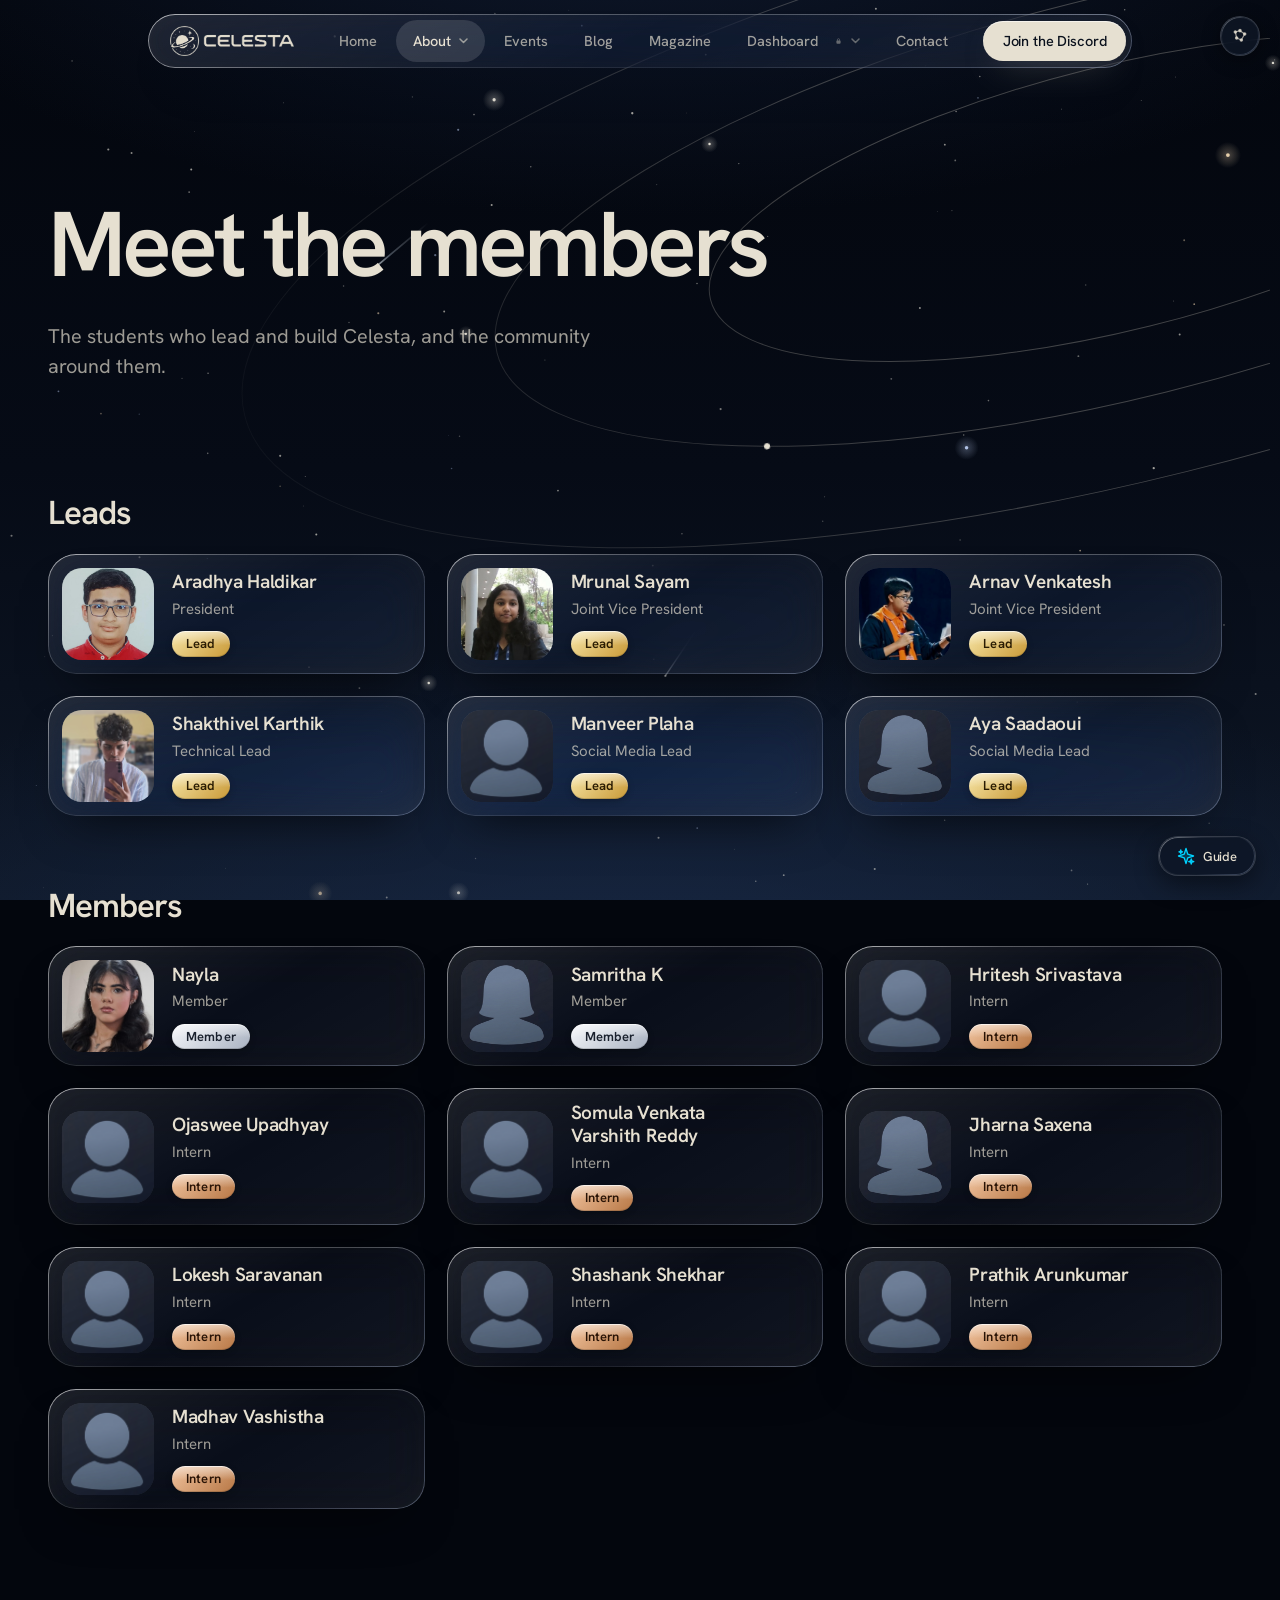
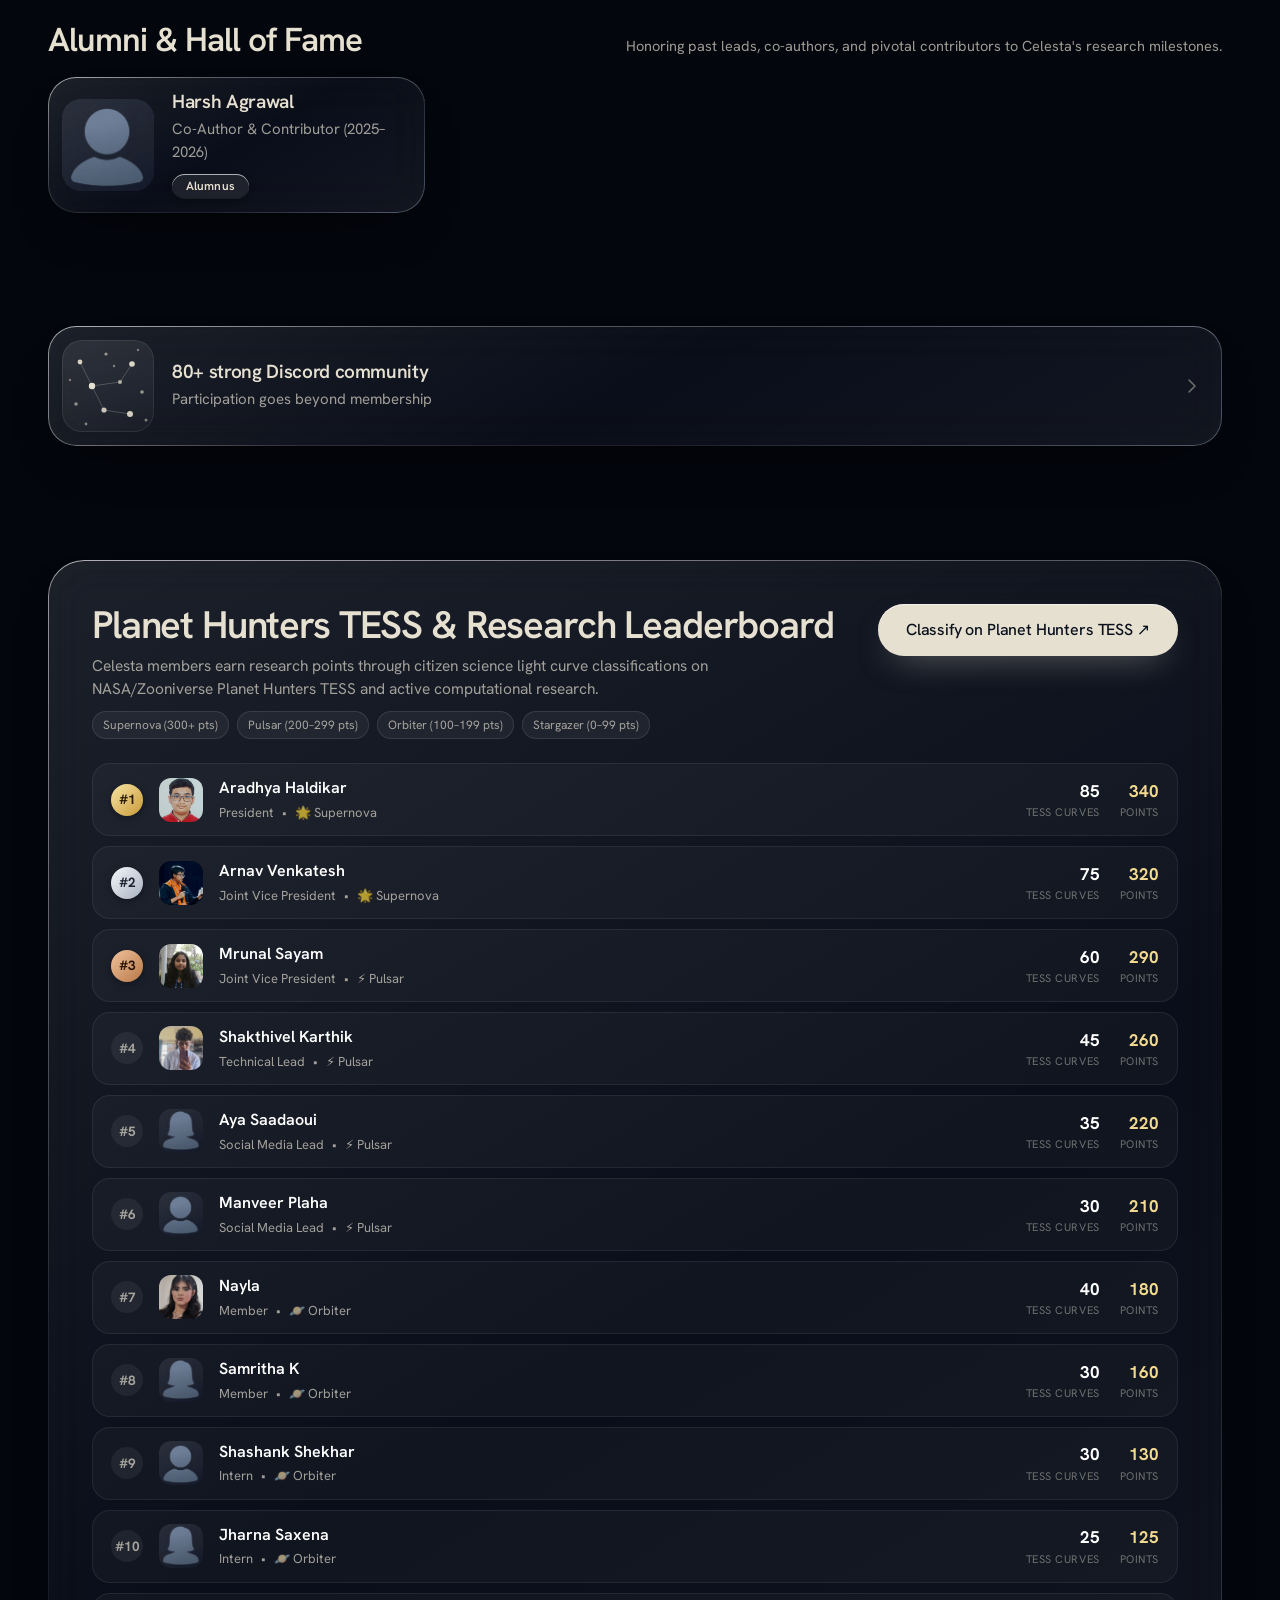
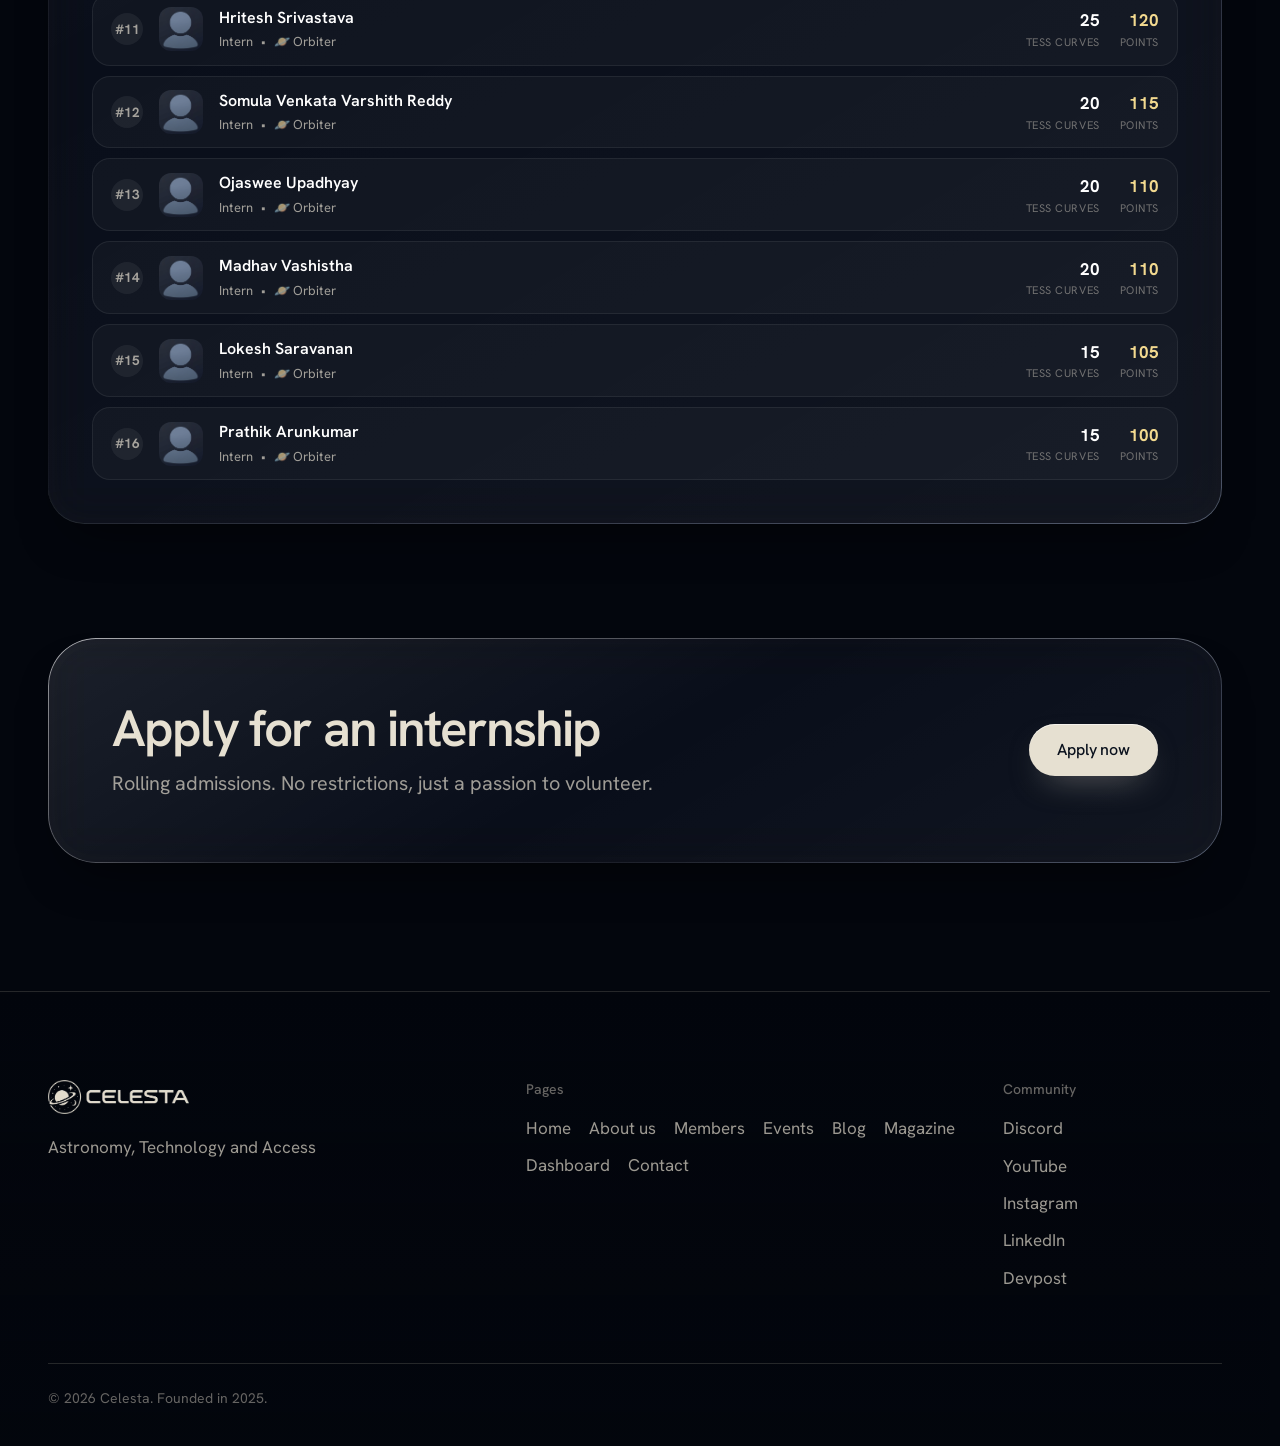
==== members.html @ 83780ea0 "Added files" ====
<!DOCTYPE html>
<html lang="en">
<head>
  <meta charset="utf-8">
  <meta name="viewport" content="width=device-width, initial-scale=1, viewport-fit=cover">

  <title>Members | Celesta</title>
  <meta name="description" content="The students who lead and build Celesta: leads, members and interns, plus a Discord community of 80+ where participation goes beyond membership.">
  <meta name="theme-color" content="#03060d">

  <link rel="icon" href="favicon.ico" sizes="any">
  <link rel="icon" type="image/png" sizes="32x32" href="assets/img/favicon-32.png">
  <link rel="apple-touch-icon" href="assets/img/apple-touch-icon.png">

  <!-- Link previews: see the note about the full image address in index.html -->
  <meta property="og:type" content="website">
  <meta property="og:site_name" content="Celesta">
  <meta property="og:title" content="Members | Celesta">
  <meta property="og:description" content="The students who lead and build Celesta, and the community around them.">
  <meta property="og:image" content="assets/img/og-image.png">
  <meta name="twitter:card" content="summary_large_image">

  <link rel="stylesheet" href="assets/css/style.css">
  <script src="assets/data/club-data.js"></script>
  <script src="assets/js/site.js" defer></script>
</head>

<body data-page="members">
  <a class="skip" href="#main">Skip to content</a>

  <!-- Navigation. Built by assets/js/site.js. -->
  <header data-layout="header"></header>

  <main id="main">

    <!-- ===== PAGE HEADER ================================================ -->
    <section class="page-head">
      <!-- Orbit lines, decorative only -->
      <svg class="orbits" viewBox="-1100 -520 2200 1040" width="2200" height="1040" aria-hidden="true" focusable="false">
        <defs>
          <radialGradient id="orbit-fade" cx="0" cy="0" r="1000" gradientUnits="userSpaceOnUse">
            <stop offset="0.28" stop-color="#e6e0d1" stop-opacity=".27"/>
            <stop offset="1" stop-color="#e6e0d1" stop-opacity="0"/>
          </radialGradient>
        </defs>
        <g transform="rotate(-14)">
          <ellipse rx="420" ry="132" pathLength="1"/>
          <ellipse rx="640" ry="200" pathLength="1"/>
          <ellipse rx="900" ry="282" pathLength="1"/>
          <circle r="3" fill="#e6e0d1">
            <animateMotion dur="120s" begin="-45s" repeatCount="indefinite" path="M640 0 A640 200 0 1 1 -640 0 A640 200 0 1 1 640 0"/>
          </circle>
        </g>
      </svg>

      <div class="wrap">
        <h1>Meet the members</h1>
        <p class="lead">The students who lead and build Celesta, and the community around them.</p>
      </div>
    </section>


    <!-- ===== PEOPLE ===================================================== -->
    <!-- Each person is one card, three to a row. Clicking a card opens a pop-up.
         To add a person, copy one <article> block into the right group and change the name and title.
         Photo: put <img src="assets/img/members/name.jpg" alt="Full name"> inside the square .avatar box
         (and delete aria-hidden="true" on that box).
         Short introduction (optional): add <p>Text</p> inside the [data-modal-more] block, after the badge.
         Badges: badge--gold is for Lead, badge--silver for Member, badge--bronze for Intern. -->
    <section class="listing">
      <div class="wrap">

        <div class="tier-block">
          <h2 class="tier">Leads</h2>
          <div class="card-grid card-grid--3">
          <article class="member glass spot" data-modal="member" data-cursor-area>
            <div class="avatar" data-modal-media><img src="assets/img/members/aradhya.jpeg" alt="Aradhya Haldikar"></div>
            <div class="m-text">
              <h3 class="m-name"><button class="card-open" type="button" data-modal-title>Aradhya Haldikar</button></h3>
              <p class="m-title" data-modal-kind>President</p>
              <span class="badge badge--gold">Lead</span>
            </div>
            <div data-modal-more hidden>
              <span class="badge badge--gold">Lead</span>
              <p>Leading research in deterministic N-body orbital simulations and ballistic flyby sensitivity.</p>
            </div>
          </article>
          <article class="member glass spot" data-modal="member" data-cursor-area>
            <div class="avatar" data-modal-media><img src="assets/img/members/mrunal.jpeg" alt="Mrunal Sayam"></div>
            <div class="m-text">
              <h3 class="m-name"><button class="card-open" type="button" data-modal-title>Mrunal Sayam</button></h3>
              <p class="m-title" data-modal-kind>Joint Vice President</p>
              <span class="badge badge--gold">Lead</span>
            </div>
            <div data-modal-more hidden>
              <span class="badge badge--gold">Lead</span>
              <p>Directing club initiatives, large-scale hackathons, and nationwide student outreach.</p>
            </div>
          </article>
          <article class="member glass spot" data-modal="member" data-cursor-area>
            <div class="avatar" data-modal-media><img src="assets/img/members/arnav.jpeg" alt="Arnav Venkatesh"></div>
            <div class="m-text">
              <h3 class="m-name"><button class="card-open" type="button" data-modal-title>Arnav Venkatesh</button></h3>
              <p class="m-title" data-modal-kind>Joint Vice President</p>
              <span class="badge badge--gold">Lead</span>
            </div>
            <div data-modal-more hidden>
              <span class="badge badge--gold">Lead</span>
              <p>Specializing in computational astrodynamics, trajectory sensitivity models, and research publications.</p>
            </div>
          </article>
          <article class="member glass spot" data-modal="member" data-cursor-area>
            <div class="avatar" data-modal-media><img src="assets/img/members/shakthivel.jpeg" alt="Shakthivel Karthik"></div>
            <div class="m-text">
              <h3 class="m-name"><button class="card-open" type="button" data-modal-title>Shakthivel Karthik</button></h3>
              <p class="m-title" data-modal-kind>Technical Lead</p>
              <span class="badge badge--gold">Lead</span>
            </div>
            <div data-modal-more hidden>
              <span class="badge badge--gold">Lead</span>
              <p>Architecting Celesta's technical platforms, astronomy conversational engines, and web infrastructure.</p>
            </div>
          </article>
          <article class="member glass spot" data-modal="member" data-cursor-area>
            <div class="avatar" data-modal-media><img src="assets/img/members/def1.png" alt="Manveer Plaha"></div>
            <div class="m-text">
              <h3 class="m-name"><button class="card-open" type="button" data-modal-title>Manveer Plaha</button></h3>
              <p class="m-title" data-modal-kind>Social Media Lead</p>
              <span class="badge badge--gold">Lead</span>
            </div>
            <div data-modal-more hidden>
              <span class="badge badge--gold">Lead</span>
              <p>Broadcasting astronomy insights and managing Celesta's public outreach initiatives.</p>
            </div>
          </article>
          <article class="member glass spot" data-modal="member" data-cursor-area>
            <div class="avatar" data-modal-media><img src="assets/img/members/def2.png" alt="Aya Saadaoui"></div>
            <div class="m-text">
              <h3 class="m-name"><button class="card-open" type="button" data-modal-title>Aya Saadaoui</button></h3>
              <p class="m-title" data-modal-kind>Social Media Lead</p>
              <span class="badge badge--gold">Lead</span>
            </div>
            <div data-modal-more hidden>
              <span class="badge badge--gold">Lead</span>
              <p>Connecting international astronomy enthusiasts and producing creative visual science content.</p>
            </div>
          </article>
          </div>
        </div>

        <div class="tier-block">
          <h2 class="tier">Members</h2>
          <div class="card-grid card-grid--3">
          <article class="member glass spot" data-modal="member" data-cursor-area>
            <div class="avatar" data-modal-media><img src="assets/img/members/nayla.jpeg" alt="Nayla"></div>
            <div class="m-text">
              <h3 class="m-name"><button class="card-open" type="button" data-modal-title>Nayla</button></h3>
              <p class="m-title" data-modal-kind>Member</p>
              <span class="badge badge--silver">Member</span>
            </div>
            <div data-modal-more hidden>
              <span class="badge badge--silver">Member</span>
              <p>Analyzing gravitational flyby geometries and trajectory datasets.</p>
            </div>
          </article>
          <article class="member glass spot" data-modal="member" data-cursor-area>
            <div class="avatar" data-modal-media><img src="assets/img/members/def2.png" alt="Samritha K"></div>
            <div class="m-text">
              <h3 class="m-name"><button class="card-open" type="button" data-modal-title>Samritha K</button></h3>
              <p class="m-title" data-modal-kind>Member</p>
              <span class="badge badge--silver">Member</span>
            </div>
            <div data-modal-more hidden>
              <span class="badge badge--silver">Member</span>
              <p>Facilitating live telescope nights, sky charting, and Stellarium planetarium sessions.</p>
            </div>
          </article>

          <!-- Interns -->
          <article class="member glass spot" data-modal="member" data-cursor-area>
            <div class="avatar" data-modal-media><img src="assets/img/members/def1.png" alt="Hritesh Srivastava"></div>
            <div class="m-text">
              <h3 class="m-name"><button class="card-open" type="button" data-modal-title>Hritesh Srivastava</button></h3>
              <p class="m-title" data-modal-kind>Intern</p>
              <span class="badge badge--bronze">Intern</span>
            </div>
            <div data-modal-more hidden>
              <span class="badge badge--bronze">Intern</span>
              <p>Assisting on astrodynamic data pipelines and simulation test suites.</p>
            </div>
          </article>
          <article class="member glass spot" data-modal="member" data-cursor-area>
            <div class="avatar" data-modal-media><img src="assets/img/members/def1.png" alt="Ojaswee Upadhyay"></div>
            <div class="m-text">
              <h3 class="m-name"><button class="card-open" type="button" data-modal-title>Ojaswee Upadhyay</button></h3>
              <p class="m-title" data-modal-kind>Intern</p>
              <span class="badge badge--bronze">Intern</span>
            </div>
            <div data-modal-more hidden>
              <span class="badge badge--bronze">Intern</span>
              <p>Studying transit light curves and participating in candidate exoplanet filtering.</p>
            </div>
          </article>
          <article class="member glass spot" data-modal="member" data-cursor-area>
            <div class="avatar" data-modal-media><img src="assets/img/members/def1.png" alt="Somula Venkata Varshith Reddy"></div>
            <div class="m-text">
              <h3 class="m-name"><button class="card-open" type="button" data-modal-title>Somula Venkata Varshith Reddy</button></h3>
              <p class="m-title" data-modal-kind>Intern</p>
              <span class="badge badge--bronze">Intern</span>
            </div>
            <div data-modal-more hidden>
              <span class="badge badge--bronze">Intern</span>
              <p>Developing technical documentation and participating in club research initiatives.</p>
            </div>
          </article>
          <article class="member glass spot" data-modal="member" data-cursor-area>
            <div class="avatar" data-modal-media><img src="assets/img/members/def2.png" alt="Jharna Saxena"></div>
            <div class="m-text">
              <h3 class="m-name"><button class="card-open" type="button" data-modal-title>Jharna Saxena</button></h3>
              <p class="m-title" data-modal-kind>Intern</p>
              <span class="badge badge--bronze">Intern</span>
            </div>
            <div data-modal-more hidden>
              <span class="badge badge--bronze">Intern</span>
              <p>Processing deep-sky astro-imagery and night sky observational logs.</p>
            </div>
          </article>
          <article class="member glass spot" data-modal="member" data-cursor-area>
            <div class="avatar" data-modal-media><img src="assets/img/members/def1.png" alt="Lokesh Saravanan"></div>
            <div class="m-text">
              <h3 class="m-name"><button class="card-open" type="button" data-modal-title>Lokesh Saravanan</button></h3>
              <p class="m-title" data-modal-kind>Intern</p>
              <span class="badge badge--bronze">Intern</span>
            </div>
            <div data-modal-more hidden>
              <span class="badge badge--bronze">Intern</span>
              <p>Engineering Python scripts and tools for orbit visualization.</p>
            </div>
          </article>
          <article class="member glass spot" data-modal="member" data-cursor-area>
            <div class="avatar" data-modal-media><img src="assets/img/members/def1.png" alt="Shashank Shekhar"></div>
            <div class="m-text">
              <h3 class="m-name"><button class="card-open" type="button" data-modal-title>Shashank Shekhar</button></h3>
              <p class="m-title" data-modal-kind>Intern</p>
              <span class="badge badge--bronze">Intern</span>
            </div>
            <div data-modal-more hidden>
              <span class="badge badge--bronze">Intern</span>
              <p>Applying machine learning algorithms to photometric time-series exoplanet data.</p>
            </div>
          </article>
          <article class="member glass spot" data-modal="member" data-cursor-area>
            <div class="avatar" data-modal-media><img src="assets/img/members/def1.png" alt="Prathik Arunkumar"></div>
            <div class="m-text">
              <h3 class="m-name"><button class="card-open" type="button" data-modal-title>Prathik Arunkumar</button></h3>
              <p class="m-title" data-modal-kind>Intern</p>
              <span class="badge badge--bronze">Intern</span>
            </div>
            <div data-modal-more hidden>
              <span class="badge badge--bronze">Intern</span>
              <p>Cross-validating simulated planetary ephemerides and research benchmarks.</p>
            </div>
          </article>
          <article class="member glass spot" data-modal="member" data-cursor-area>
            <div class="avatar" data-modal-media><img src="assets/img/members/def1.png" alt="Madhav Vashistha"></div>
            <div class="m-text">
              <h3 class="m-name"><button class="card-open" type="button" data-modal-title>Madhav Vashistha</button></h3>
              <p class="m-title" data-modal-kind>Intern</p>
              <span class="badge badge--bronze">Intern</span>
            </div>
            <div data-modal-more hidden>
              <span class="badge badge--bronze">Intern</span>
              <p>Testing celestial dynamics algorithms and compiling observational archives.</p>
            </div>
          </article>
          </div>
        </div>

      </div>
    </section>


    <!-- ===== ALUMNI & HALL OF FAME ====================================== -->
    <section class="listing">
      <div class="wrap">
        <div class="tier-block">
          <div style="display:flex; align-items:baseline; justify-content:space-between; flex-wrap:wrap; gap:8px; margin-bottom:18px;">
            <h2 class="tier" style="margin:0;">Alumni & Hall of Fame</h2>
            <p style="color:var(--cream-dim); font-size:14.5px; margin:0;">Honoring past leads, co-authors, and pivotal contributors to Celesta's research milestones.</p>
          </div>
          <div class="card-grid card-grid--3" id="alumni-grid">
            <article class="member glass spot" data-modal="member" data-cursor-area>
              <div class="avatar" data-modal-media><img src="assets/img/members/def1.png" alt="Harsh Agrawal"></div>
              <div class="m-text">
                <h3 class="m-name"><button class="card-open" type="button" data-modal-title>Harsh Agrawal</button></h3>
                <p class="m-title" data-modal-kind>Co-Author & Contributor (2025–2026)</p>
                <span class="badge" style="background:rgba(255,255,255,.08); color:var(--cream); border-color:rgba(255,255,255,.2); font-size:12px;">Alumnus</span>
              </div>
              <div data-modal-more hidden>
                <span class="badge" style="background:rgba(255,255,255,.08); color:var(--cream);">Alumnus (2025–2026)</span>
                <p style="margin-top:12px;"><strong>Key Contributions:</strong> Contributed to ballistic trajectory sensitivity analysis and co-authored Celesta's research preprint on Jupiter gravity assists published on Zenodo (DOI: 10.5281/zenodo.23809604).</p>
              </div>
            </article>
          </div>
        </div>
      </div>
    </section>


    <!-- ===== DISCORD COMMUNITY ========================================== -->
    <!-- The whole card is a link. The address is set in assets/js/site.js (links.discord). -->
    <section class="listing">
      <div class="wrap">
        <div class="card-grid card-grid--3">
          <a class="member member--wide glass spot" data-link="discord" href="#" data-cursor-area>
            <div class="avatar" aria-hidden="true">
              <svg viewBox="0 0 92 92" fill="none">
                <g stroke="rgba(230,224,209,.24)" stroke-width="1">
                  <line x1="30" y1="46" x2="18" y2="22"/><line x1="30" y1="46" x2="58" y2="42"/>
                  <line x1="58" y1="42" x2="70" y2="24"/><line x1="30" y1="46" x2="42" y2="70"/>
                  <line x1="42" y1="70" x2="68" y2="74"/>
                </g>
                <g fill="#e6e0d1">
                  <circle cx="18" cy="22" r="2.4" fill-opacity=".9"/><circle cx="44" cy="14" r="1.6" fill-opacity=".6"/>
                  <circle cx="70" cy="24" r="2.8" fill-opacity=".95"/><circle cx="30" cy="46" r="3.2"/>
                  <circle cx="58" cy="42" r="2" fill-opacity=".7"/><circle cx="80" cy="52" r="1.8" fill-opacity=".6"/>
                  <circle cx="14" cy="64" r="1.8" fill-opacity=".55"/><circle cx="42" cy="70" r="2.6" fill-opacity=".85"/>
                  <circle cx="68" cy="74" r="3" fill-opacity=".9"/><circle cx="24" cy="84" r="1.4" fill-opacity=".5"/>
                  <circle cx="84" cy="80" r="1.5" fill-opacity=".5"/><circle cx="52" cy="26" r="1.2" fill-opacity=".5"/>
                  <circle cx="8" cy="40" r="1.2" fill-opacity=".45"/><circle cx="76" cy="10" r="1.2" fill-opacity=".45"/>
                </g>
              </svg>
            </div>
            <div class="m-text">
              <h3 class="m-name">80+ strong Discord community</h3>
              <p class="m-title">Participation goes beyond membership</p>
            </div>
            <svg class="chev" viewBox="0 0 8 14" fill="none" aria-hidden="true"><path d="M1 1l6 6-6 6" stroke="currentColor" stroke-width="1.6" stroke-linecap="round" stroke-linejoin="round"/></svg>
          </a>
        </div>
      </div>
    </section>


    <!-- ===== CONTRIBUTOR & PLANET HUNTERS TESS LEADERBOARD ============== -->
    <section class="listing" id="leaderboard">
      <div class="wrap">
        <div class="leaderboard-panel glass spot">
          <div class="leaderboard-head">
            <div>
              <h2>Planet Hunters TESS & Research Leaderboard</h2>
              <p style="color:var(--cream-dim); margin:8px 0 0; max-width:680px; font-size:15.5px; line-height:1.5;">
                Celesta members earn research points through citizen science light curve classifications on NASA/Zooniverse Planet Hunters TESS and active computational research.
              </p>
              <div class="leaderboard-tiers-legend">
                <span class="tier-legend-pill">Supernova (300+ pts)</span>
                <span class="tier-legend-pill">Pulsar (200–299 pts)</span>
                <span class="tier-legend-pill">Orbiter (100–199 pts)</span>
                <span class="tier-legend-pill">Stargazer (0–99 pts)</span>
              </div>
            </div>
            <a href="https://www.zooniverse.org/projects/nora-dot-eisner/planet-hunters-tess" target="_blank" rel="noopener" class="btn btn-primary" style="white-space:nowrap;">
              Classify on Planet Hunters TESS ↗
            </a>
          </div>

          <div class="leaderboard-list" id="leaderboard-list">
            <!-- Dynamically populated and sorted from window.CELESTA_DATA.members -->
          </div>
        </div>
      </div>
    </section>


    <!-- ===== APPLY ====================================================== -->
    <!-- The button opens the form set in assets/js/site.js (links.internship). -->
    <section class="listing listing--last">
      <div class="wrap">
        <div class="cta glass spot">
          <div>
            <h2>Apply for an internship</h2>
            <p class="lead">Rolling admissions. No restrictions, just a passion to volunteer.</p>
          </div>
          <a class="btn btn-primary" data-link="internship" href="https://forms.gle/NvyiH7amfoEnEa2b7">Apply now</a>
        </div>
      </div>
    </section>

  </main>

  <!-- Footer. Built by assets/js/site.js. -->
  <footer data-layout="footer"></footer>

  <script>
    document.addEventListener("DOMContentLoaded", () => {
      const container = document.getElementById("leaderboard-list");
      if (!container || !window.CELESTA_DATA || !Array.isArray(window.CELESTA_DATA.members)) return;

      const members = [...window.CELESTA_DATA.members].sort((a, b) => (b.points || 0) - (a.points || 0));

      const getTier = (pts) => {
        if (pts >= 300) return { icon: "🌟", name: "Supernova" };
        if (pts >= 200) return { icon: "⚡", name: "Pulsar" };
        if (pts >= 100) return { icon: "🪐", name: "Orbiter" };
        return { icon: "🔭", name: "Stargazer" };
      };

      container.innerHTML = members.map((m, idx) => {
        const rank = idx + 1;
        const rankClass = rank === 1 ? "lb-rank lb-rank--1" : (rank === 2 ? "lb-rank lb-rank--2" : (rank === 3 ? "lb-rank lb-rank--3" : "lb-rank"));
        const tier = getTier(m.points || 0);
        const avatar = m.avatar || (m.gender === "female" ? "assets/img/members/def2.png" : "assets/img/members/def1.png");

        return `
          <div class="lb-row">
            <div class="${rankClass}">#${rank}</div>
            <div class="lb-avatar">
              <img src="${avatar}" alt="${m.name}" loading="lazy">
            </div>
            <div class="lb-info">
              <h4 class="lb-name">${m.name}</h4>
              <p class="lb-sub">
                <span>${m.role}</span>
                <span>•</span>
                <span>${tier.icon} ${tier.name}</span>
              </p>
            </div>
            <div class="lb-stats">
              <div class="lb-stat-box">
                <span class="lb-stat-val">${m.tessClassifications || 0}</span>
                <span class="lb-stat-lbl">TESS Curves</span>
              </div>
              <div class="lb-stat-box">
                <span class="lb-stat-val" style="color:var(--gold,#f2d98f);">${m.points || 0}</span>
                <span class="lb-stat-lbl">Points</span>
              </div>
            </div>
          </div>
        `;
      }).join("");
    });
  </script>
</body>
</html>
---- assets/css/style.css ----
/* ==========================================================================
   CELESTA | shared stylesheet (every page uses this file)

   1.  Fonts
   2.  Tokens (colours, sizes) .......... change the look of the whole site here
   3.  Base
   4.  Sky (background)
   5.  Layout helpers and type
   6.  Glass, buttons
   7.  Navigation
   8.  Home: hero
   9.  Home: statement, work index, CelestaGPT, community
   9b. Inner pages: shared by About, Events and Contact
   9c. Cards, pop-ups, blog, members and the 404 page
   10. Footer
   11. Cursor
   12. Responsive
   13. Reduced motion
   ========================================================================== */


/* 1. Fonts ---------------------------------------------------------------- */

@font-face {
  font-family: "Hanken Grotesk";
  src: url("../fonts/hanken-grotesk-variable.woff2") format("woff2");
  font-weight: 100 900;
  font-style: normal;
  font-display: swap;
}


/* 2. Tokens --------------------------------------------------------------- */

:root {
  /* Colour. Cream and navy are sampled from the Celesta logo. */
  --zenith: #03060d;                    /* top of the sky */
  --horizon: #0e1726;                   /* bottom of the sky */
  --cream: #e6e0d1;                     /* text, primary button */
  --cream-dim: rgba(230, 224, 209, .68);
  --cream-faint: rgba(230, 224, 209, .44);
  --rule: rgba(230, 224, 209, .15);     /* hairlines */
  --star-cool: #b9cbef;

  /* Type */
  --font: "Hanken Grotesk", "Helvetica Neue", Arial, system-ui, sans-serif;

  /* Layout */
  --wrap: 1180px;
  --gutter: clamp(20px, 4vw, 48px);

  /* Motion */
  --ease: cubic-bezier(.2, .8, .2, 1);
  --ease-out: cubic-bezier(.16, 1, .3, 1);
}


/* 3. Base ----------------------------------------------------------------- */

*, *::before, *::after { box-sizing: border-box; }

html {
  background: var(--zenith);
  color-scheme: dark;
  -webkit-text-size-adjust: 100%;
  scroll-behavior: smooth;
  scrollbar-width: thin;
  scrollbar-color: rgba(230, 224, 209, .28) transparent;
  scrollbar-gutter: stable;
}

body {
  margin: 0;
  min-height: 100vh;
  background: transparent;
  color: var(--cream);
  font: 400 17px/1.55 var(--font);
  -webkit-font-smoothing: antialiased;
  -moz-osx-font-smoothing: grayscale;
  text-rendering: optimizeLegibility;
}

img, svg { display: block; max-width: 100%; }
a { color: inherit; }
[hidden] { display: none !important; }
::selection { background: var(--cream); color: var(--zenith); }

:focus-visible {
  outline: 2px solid var(--cream);
  outline-offset: 3px;
}

.sr-only {
  position: absolute; width: 1px; height: 1px; margin: -1px; padding: 0;
  overflow: hidden; clip: rect(0 0 0 0); white-space: nowrap; border: 0;
}

.skip {
  position: fixed; top: 12px; left: 12px; z-index: 100;
  padding: 10px 16px; border-radius: 999px;
  background: var(--cream); color: var(--zenith);
  font-size: 14px; font-weight: 500; text-decoration: none;
  transform: translateY(-200%);
}
.skip:focus { transform: none; }


/* 4. Sky ------------------------------------------------------------------ */
/* One continuous night sky sits behind every page. The stars are drawn on a
   canvas by site.js; this is the gradient they sit on. */

body::before {
  content: "";
  position: fixed; inset: 0; z-index: -2;
  pointer-events: none;
  background:
    radial-gradient(120% 62% at 50% 112%, rgba(26, 44, 76, .85), transparent 64%),
    radial-gradient(90% 50% at 50% -12%, rgba(18, 30, 54, .8), transparent 72%),
    linear-gradient(180deg, var(--zenith) 0%, #060b16 52%, var(--horizon) 100%);
}

.sky {
  position: fixed; inset: 0; z-index: -1;
  width: 100%; height: 100%;
  pointer-events: none;
}


/* 5. Layout helpers and type --------------------------------------------- */

.wrap {
  width: min(var(--wrap), 100% - var(--gutter) * 2);
  margin-inline: auto;
}

h1, h2, h3 { margin: 0; font-weight: 600; text-wrap: balance; }

h2 {
  font-size: clamp(34px, 5.2vw, 68px);
  line-height: 1.03;
  letter-spacing: -.038em;
}

.lead {
  margin: 0;
  max-width: 34em;
  font-size: clamp(18px, 1.55vw, 21px);
  line-height: 1.5;
  color: var(--cream-dim);
  text-wrap: pretty;
}


/* 6. Glass and buttons ---------------------------------------------------- */
/* Liquid glass: a translucent fill, a blurred view of the sky behind it, a
   bright rim that fades around the edge, and a soft light that follows the
   pointer. Add class "glass" to anything; add "spot" to enable the pointer light. */

.glass {
  position: relative;
  isolation: isolate;
  background: linear-gradient(150deg, rgba(255, 255, 255, .105), rgba(255, 255, 255, .035) 50%, rgba(255, 255, 255, .065));
  -webkit-backdrop-filter: blur(22px) saturate(165%);
          backdrop-filter: blur(22px) saturate(165%);
  box-shadow:
    inset 0 1px 0 rgba(255, 255, 255, .24),
    inset 0 -1px 0 rgba(255, 255, 255, .05),
    inset 0 0 26px rgba(255, 255, 255, .025),
    0 26px 50px -26px rgba(0, 0, 0, .7);
}

@supports ((-webkit-mask-composite: xor) or (mask-composite: exclude)) {
  .glass::before {
    content: "";
    position: absolute; inset: 0; z-index: -1;
    border-radius: inherit;
    padding: 1px;
    background: linear-gradient(140deg, rgba(255, 255, 255, .55), rgba(255, 255, 255, .08) 30%, rgba(255, 255, 255, .02) 58%, rgba(185, 203, 239, .34));
    -webkit-mask: linear-gradient(#000 0 0) content-box, linear-gradient(#000 0 0);
    -webkit-mask-composite: xor;
            mask: linear-gradient(#000 0 0) content-box exclude, linear-gradient(#000 0 0);
    pointer-events: none;
  }
}

.glass.spot::after {
  content: "";
  position: absolute; inset: 0; z-index: -1;
  border-radius: inherit;
  background: radial-gradient(380px circle at var(--mx, 50%) var(--my, 0%), rgba(255, 255, 255, .11), transparent 62%);
  opacity: 0;
  transition: opacity .5s var(--ease);
  pointer-events: none;
}
.glass.spot:hover::after { opacity: 1; }

.btn {
  --h: 52px;
  position: relative;
  display: inline-flex; align-items: center; justify-content: center;
  height: var(--h);
  padding: 0 28px;
  border: 0; border-radius: 999px;
  font: 500 16px/1 var(--font);
  letter-spacing: -.01em;
  color: var(--cream);
  text-decoration: none; white-space: nowrap;
  cursor: pointer;
  transition: background-color .35s var(--ease), color .35s var(--ease), box-shadow .35s var(--ease), translate .5s var(--ease-out);
}
.btn-sm { --h: 40px; padding: 0 20px; font-size: 14.5px; }

.btn-primary {
  background: var(--cream);
  color: #0a111d;
  box-shadow: inset 0 1px 0 rgba(255, 255, 255, .6), 0 14px 34px -16px rgba(230, 224, 209, .5);
}
.btn-primary:hover { background: #f4efe1; }

.btn-glass:hover { background-color: rgba(255, 255, 255, .06); }


/* 7. Navigation ----------------------------------------------------------- */

.site-header {
  position: fixed; z-index: 60;
  top: max(14px, env(safe-area-inset-top));
  left: 0; right: 0;
  display: flex; justify-content: center;
  padding-inline: 14px;
  pointer-events: none;
  animation: nav-in 1s var(--ease-out) .1s backwards;
}
@keyframes nav-in { from { opacity: 0; transform: translateY(-10px); } }

.nav {
  display: flex; align-items: center; gap: 10px;
  max-width: 100%;
  padding: 6px 6px 6px 22px;
  border-radius: 999px;
  pointer-events: auto;
  transition: background-color .4s var(--ease);
}
.site-header.is-scrolled .nav { background-color: rgba(8, 14, 26, .62); }

.nav-brand { display: flex; align-items: center; margin-right: 18px; border-radius: 8px; }
.nav-brand img { height: 30px; width: auto; }

.nav-links { display: flex; gap: 2px; margin: 0; padding: 0; list-style: none; }
.nav-links a {
  display: block;
  padding: 10px 17px;
  border-radius: 999px;
  font-size: 14.5px; font-weight: 500;
  color: var(--cream-dim);
  text-decoration: none;
  transition: color .3s var(--ease), background-color .3s var(--ease), translate .5s var(--ease-out);
}
.nav-links a:hover { color: var(--cream); background: rgba(255, 255, 255, .08); }
.nav-links a[aria-current="page"] { color: var(--cream); background: rgba(255, 255, 255, .13); }

/* Dropdown: opens on hover or when a link inside it has keyboard focus. */
.nav-links > li { position: relative; display: flex; }
.nav-links .has-sub > a { display: inline-flex; align-items: center; gap: 8px; }
.nav-links .has-sub > a svg { width: 9px; height: 6px; opacity: .6; transition: transform .35s var(--ease-out); }
.nav-links .has-sub:hover > a svg, .nav-links .has-sub:focus-within > a svg { transform: rotate(180deg); }
.nav-links li.is-current > a { color: var(--cream); background: rgba(255, 255, 255, .13); }
.has-sub::after { content: ""; position: absolute; left: -8px; right: -8px; top: 100%; height: 18px; }

.subnav {
  position: absolute; top: calc(100% + 14px); left: 50%;
  min-width: 190px;
  margin: 0; padding: 8px; list-style: none;
  border-radius: 24px;
  background-color: rgba(9, 15, 28, .86);
  opacity: 0; visibility: hidden; pointer-events: none;
  translate: -50% 8px;
  transition: opacity .25s var(--ease), translate .4s var(--ease-out), visibility 0s linear .4s;
}
.has-sub:hover > .subnav, .has-sub:focus-within > .subnav {
  opacity: 1; visibility: visible; pointer-events: auto;
  translate: -50% 0;
  transition-delay: 0s;
}
.subnav a {
  display: block;
  padding: 11px 16px;
  border-radius: 17px;
  font-size: 14.5px; font-weight: 500;
  color: var(--cream-dim);
  text-decoration: none;
  transition: color .3s var(--ease), background-color .3s var(--ease);
}
.subnav a:hover { color: var(--cream); background: rgba(255, 255, 255, .09); }
.subnav a[aria-current="page"] { color: var(--cream); background: rgba(255, 255, 255, .13); }

/* Small padlock after a members-only link. */
.lock-icon { display: inline-block; width: 11px; height: 13px; margin-left: 8px; vertical-align: -1px; opacity: .55; }
.nav-sheet .lock-icon { width: 14px; height: 16px; margin-left: 10px; vertical-align: -1px; }

.nav-cta { margin-left: 8px; }

.nav-toggle {
  display: none;
  position: relative;
  width: 42px; height: 42px;
  padding: 0; border: 0; border-radius: 50%;
  background: rgba(255, 255, 255, .09);
  cursor: pointer;
}
.nav-toggle i {
  position: absolute; left: 14px; right: 14px; height: 1.5px;
  border-radius: 2px; background: var(--cream);
  transition: transform .4s var(--ease-out), top .4s var(--ease-out);
}
.nav-toggle i:nth-of-type(1) { top: 17px; }
.nav-toggle i:nth-of-type(2) { top: 24px; }
.site-header[data-open="true"] .nav-toggle i:nth-of-type(1) { top: 20.5px; transform: rotate(45deg); }
.site-header[data-open="true"] .nav-toggle i:nth-of-type(2) { top: 20.5px; transform: rotate(-45deg); }

.nav-sheet {
  position: absolute;
  top: calc(100% + 10px); left: 14px; right: 14px;
  padding: 10px;
  border-radius: 30px;
  background-color: rgba(8, 14, 26, .6);
  opacity: 0; visibility: hidden;
  transform: translateY(-8px) scale(.98);
  transform-origin: top center;
  transition: opacity .35s var(--ease), transform .45s var(--ease-out), visibility 0s linear .45s;
}
.site-header[data-open="true"] .nav-sheet {
  opacity: 1; visibility: visible; transform: none;
  transition-delay: 0s;
}
.nav-sheet ul { margin: 0; padding: 0; list-style: none; }
.nav-sheet a {
  display: block;
  padding: 16px 18px;
  border-radius: 22px;
  font-size: 22px; font-weight: 600; letter-spacing: -.02em;
  text-decoration: none;
}
.nav-sheet a[aria-current="page"] { background: rgba(255, 255, 255, .1); }
.nav-sheet .btn { width: 100%; margin-top: 8px; }


/* 8. Home: hero ----------------------------------------------------------- */

.hero {
  position: relative;
  display: flex; align-items: center; justify-content: center;
  min-height: 100vh; min-height: 100svh;
  padding: clamp(124px, 17vh, 176px) 0 clamp(84px, 13vh, 136px);
  text-align: center;
  overflow-x: clip;
}

.hero-inner {
  position: relative; z-index: 1;
  display: flex; flex-direction: column; align-items: center;
  width: min(var(--wrap), 100% - var(--gutter) * 2);
}

/* The emblem is the centre of the orbits drawn behind the headline. */
.emblem {
  position: relative;
  width: 116px; aspect-ratio: 1;
  margin-bottom: clamp(30px, 5.5vh, 52px);
}
.emblem::before {
  content: "";
  position: absolute; inset: -80%;
  background: radial-gradient(closest-side, rgba(185, 203, 239, .15), rgba(185, 203, 239, 0));
  pointer-events: none;
}
.emblem-disc {
  position: absolute; inset: 3px;
  border-radius: 50%;
  box-shadow: inset 0 1px 0 rgba(255, 255, 255, .22), inset 0 0 28px rgba(255, 255, 255, .03);
}
.emblem img { position: relative; width: 100%; height: 100%; object-fit: contain; }

.orbits {
  position: absolute; left: 50%; top: 50%;
  width: 2200px; height: 1040px; max-width: none;
  translate: -50% -50%;
  pointer-events: none;
  overflow: visible;
}
.orbits ellipse {
  fill: none;
  stroke: url(#orbit-fade);
  stroke-width: 1;
  stroke-dasharray: 1;
  stroke-dashoffset: 1;
  animation: trace 2.8s var(--ease-out) forwards;
}
.orbits ellipse:nth-of-type(1) { animation-delay: .25s; }
.orbits ellipse:nth-of-type(2) { animation-delay: .5s; }
.orbits ellipse:nth-of-type(3) { animation-delay: .75s; }
.orbits ellipse:nth-of-type(4) { animation-delay: 1s; }
.orbits circle { opacity: 0; animation: appear 1.6s ease 2s forwards; }
@keyframes trace { to { stroke-dashoffset: 0; } }
@keyframes appear { to { opacity: 1; } }

.hero h1 {
  max-width: 10.2em;
  font-size: clamp(52px, 8.2vw, 104px);
  line-height: .98;
  letter-spacing: -.045em;
}
.hero h1 .wide { display: inline; }
.hero .lead { margin-top: clamp(22px, 3.4vh, 32px); max-width: 31em; }
.hero .actions {
  display: flex; flex-wrap: wrap; justify-content: center; gap: 12px;
  margin-top: clamp(28px, 4.4vh, 40px);
}

/* Page-load sequence: orbits trace themselves, then the words arrive. */
.hero .emblem, .hero h1, .hero .lead, .hero .actions { animation: arrive 1.3s var(--ease-out) backwards; }
.hero .emblem  { animation-delay: .1s; }
.hero h1       { animation-delay: .3s; }
.hero .lead    { animation-delay: .5s; }
.hero .actions { animation-delay: .68s; }
@keyframes arrive { from { opacity: 0; transform: translateY(16px); } }


/* 9. Home: statement, work index, CelestaGPT, community ------------------- */

.statement { padding: clamp(96px, 15vw, 200px) 0 clamp(56px, 8vw, 104px); }
.scrub {
  margin: 0;
  max-width: 19.5em;
  font-size: clamp(28px, 4.4vw, 58px);
  line-height: 1.12;
  letter-spacing: -.032em;
  font-weight: 600;
  text-wrap: pretty;
}
.scrub .w { opacity: .2; }

.work { padding: clamp(40px, 7vw, 88px) 0 clamp(72px, 10vw, 136px); }
.work-head { max-width: 40rem; margin-bottom: clamp(36px, 5.5vw, 68px); }
.work-head .lead { margin-top: 20px; }

.index { margin: 0; padding: 0; list-style: none; border-top: 1px solid var(--rule); }
.index li {
  display: grid;
  grid-template-columns: minmax(0, 1.15fr) minmax(0, 1fr);
  gap: clamp(10px, 3vw, 48px);
  align-items: baseline;
  padding: clamp(22px, 3.2vw, 38px) 0;
  border-bottom: 1px solid var(--rule);
}
.index h3 {
  font-size: clamp(32px, 5.4vw, 68px);
  line-height: 1;
  letter-spacing: -.04em;
}
.index p { margin: 0; max-width: 33ch; color: var(--cream-dim); text-wrap: pretty; }

.gpt { padding: clamp(16px, 3vw, 40px) 0 clamp(72px, 10vw, 136px); }
.panel {
  display: grid;
  grid-template-columns: minmax(0, 1.05fr) minmax(0, .95fr);
  gap: clamp(32px, 6vw, 88px);
  padding: clamp(28px, 5.4vw, 72px);
  border-radius: clamp(30px, 4.4vw, 48px);
}
.panel-copy { display: flex; flex-direction: column; align-items: flex-start; }
.panel-copy .lead { margin-top: 22px; }
.panel-copy .btn { margin-top: 32px; }
.constellation {
  width: min(100%, 440px); height: auto;
  margin-top: auto; padding-top: 48px;
  overflow: visible;
}
.constellation line { stroke: rgba(230, 224, 209, .26); stroke-width: 1; }
.constellation .halo { fill: rgba(185, 203, 239, .1); }
.constellation .dot { fill: var(--cream); }
.constellation .dust { fill: var(--cream-faint); }

.uses { margin: 0; padding: 0; list-style: none; align-self: center; }
.uses-title { margin: 0 0 6px; font-size: 15px; font-weight: 500; color: var(--cream-faint); }
.uses li {
  display: flex; align-items: center; gap: 16px;
  padding: 17px 0;
  border-top: 1px solid var(--rule);
  font-size: clamp(17px, 1.6vw, 20px); font-weight: 500; letter-spacing: -.012em;
}
.uses li::before {
  content: "";
  flex: none;
  width: 9px; height: 9px;
  border: 1.5px solid var(--cream-faint);
  border-radius: 50%;
}
.uses-wrap { align-self: center; }
.uses-wrap .uses { border-bottom: 1px solid var(--rule); }

.community { padding: clamp(16px, 3vw, 40px) 0 clamp(96px, 12vw, 168px); }
.community-grid {
  display: grid;
  grid-template-columns: minmax(0, 1fr) minmax(0, 1fr);
  gap: clamp(36px, 7vw, 104px);
  align-items: center;
}
.community-grid .lead { margin-top: 22px; }
.community-grid .btn { margin-top: 32px; }

.rows { margin: 0; padding: 8px; list-style: none; border-radius: 34px; }
.rows li:not([hidden]) ~ li:not([hidden]) { border-top: 1px solid var(--rule); }
.rows a {
  display: flex; align-items: center; justify-content: space-between; gap: 16px;
  padding: 21px 24px;
  border-radius: 26px;
  text-decoration: none;
}
.rows .r-name { font-size: 19px; font-weight: 600; letter-spacing: -.015em; }
.rows .r-meta { margin-left: auto; font-size: 15px; color: var(--cream-dim); text-align: right; }
.rows svg { flex: none; width: 8px; height: 14px; color: var(--cream-faint); }


/* 9b. Inner pages (About, Events, Contact) -------------------------------- */

.page-head {
  position: relative;
  padding: clamp(148px, 22vh, 224px) 0 clamp(48px, 7vw, 96px);
  overflow-x: clip;
}
.page-head .wrap { position: relative; z-index: 1; }
.page-head h1 {
  max-width: 11.5em;
  font-size: clamp(44px, 7.2vw, 92px);
  line-height: 1;
  letter-spacing: -.043em;
}
.page-head .lead { margin-top: clamp(22px, 3vw, 32px); max-width: 30em; }
.page-head .orbits { left: 88%; top: 42%; }
.page-head h1, .page-head .lead { animation: arrive 1.2s var(--ease-out) backwards; }
.page-head .lead { animation-delay: .15s; }
.page-head + .statement { padding-top: clamp(24px, 5vw, 72px); }

/* Heading on the left, content on the right. Used for story rows and the team. */
.split {
  display: grid;
  grid-template-columns: minmax(0, 1fr) minmax(0, 1.3fr);
  gap: clamp(20px, 5vw, 88px);
  padding: clamp(36px, 5vw, 68px) 0;
  border-top: 1px solid var(--rule);
}
.split h2 { font-size: clamp(30px, 3.8vw, 52px); line-height: 1.04; letter-spacing: -.036em; }

.story { padding: clamp(16px, 3vw, 40px) 0 clamp(40px, 6vw, 88px); }
.story .split:last-child { border-bottom: 1px solid var(--rule); }

.prose p {
  margin: 0; max-width: 33em;
  font-size: clamp(17px, 1.45vw, 19.5px); line-height: 1.6;
  color: var(--cream-dim);
  text-wrap: pretty;
}
.prose p:first-child { color: var(--cream); }
.prose p + p { margin-top: 1.15em; }
.prose .btn { margin-top: 30px; }

/* People: grouped glass lists, like a settings screen. */
.team { padding: clamp(16px, 3vw, 40px) 0 clamp(88px, 11vw, 152px); }
.groups { display: grid; gap: 30px; align-content: start; }
.group-title { margin: 0 0 10px 8px; font-size: 15px; font-weight: 500; color: var(--cream-faint); }
.people { margin: 0; padding: 6px 8px; list-style: none; border-radius: 30px; }
.people li {
  display: flex; align-items: baseline; justify-content: space-between; gap: 20px;
  padding: 19px 20px;
}
.people li + li { border-top: 1px solid var(--rule); }
.people .name { font-size: clamp(19px, 1.8vw, 22px); font-weight: 600; letter-spacing: -.018em; }
.people .role { font-size: 16px; color: var(--cream-dim); text-align: right; }


/* 9c. Cards, pop-ups, blog, members and the 404 page ---------------------- */

/* A page section made of a heading and a grid of cards. */
.listing { padding: clamp(8px, 2vw, 24px) 0 clamp(48px, 7vw, 96px); }
.listing-head { margin-bottom: clamp(24px, 4vw, 44px); }
.listing-head h2 { font-size: clamp(30px, 3.8vw, 52px); line-height: 1.04; letter-spacing: -.036em; }
.listing-head .lead { margin-top: 16px; }
.listing--last { padding-bottom: clamp(72px, 10vw, 136px); }

.card-grid { display: grid; gap: clamp(14px, 2vw, 22px); }
.card-grid--2 { grid-template-columns: repeat(2, minmax(0, 1fr)); }
.card-grid--3 { grid-template-columns: repeat(3, minmax(0, 1fr)); }
.card-grid--4 { grid-template-columns: repeat(4, minmax(0, 1fr)); }

.card {
  position: relative;
  display: flex; flex-direction: column; gap: 22px;
  padding: 14px 14px 28px;
  border-radius: 32px;
}
.card-text { padding: 0 14px; }
.card-title {
  margin: 0;
  font-size: clamp(22px, 2.1vw, 28px);
  line-height: 1.15; letter-spacing: -.026em; font-weight: 600;
  text-wrap: balance;
}
.card-kind { margin: 8px 0 0; font-size: 14.5px; color: var(--cream-faint); }
.card-blurb { margin: 12px 0 0; font-size: 16.5px; line-height: 1.5; color: var(--cream-dim); text-wrap: pretty; }

/* The button or link inside a card stretches over the whole card, so the whole card is clickable. */
.card-open, .card-link {
  margin: 0; padding: 0; border: 0; background: none;
  color: inherit; font: inherit; letter-spacing: inherit; text-align: left; text-decoration: none;
  cursor: pointer;
}
.card-open::after, .card-link::after { content: ""; position: absolute; inset: 0; border-radius: 32px; }
.card-open:focus-visible, .card-link:focus-visible { outline: none; }
.card-open:focus-visible::after, .card-link:focus-visible::after { outline: 2px solid var(--cream); outline-offset: 3px; }

/* Picture space. Put an <img> inside to fill it, or leave it empty. */
.media {
  position: relative; overflow: hidden;
  aspect-ratio: 16 / 10;
  border-radius: 22px;
  background: linear-gradient(160deg, rgba(255, 255, 255, .07), rgba(255, 255, 255, .02));
  box-shadow: inset 0 0 0 1px rgba(255, 255, 255, .08);
}
.media > img { width: 100%; height: 100%; object-fit: cover; }
.media--graphic { display: grid; place-items: center; padding: clamp(18px, 3vw, 32px); }
.media--graphic > svg { display: block; width: 100%; height: auto; max-height: 100%; }
.media--graphic > .constellation { display: block; margin: 0; padding: 0; }

.card--compact { gap: 16px; padding: 10px 10px 22px; border-radius: 26px; }
.card--compact .media { aspect-ratio: 4 / 3; border-radius: 18px; }
.card--compact .card-text { padding: 0 10px; }
.card--compact .card-title { font-size: clamp(17px, 1.6vw, 20px); }
.card--compact .card-kind { margin-top: 6px; font-size: 13.5px; }

/* Wide card (spans all columns, e.g. Outreach) */
.card--wide { grid-column: 1 / -1; }
@media (min-width: 641px) {
  .card--wide .media { height: 210px; aspect-ratio: unset; }
}

/* Social link cards (Contact) */
.card--social {
  position: relative;
  display: flex;
  flex-direction: column;
  justify-content: space-between;
  gap: 16px;
  padding: 24px;
  border-radius: 26px;
  text-decoration: none;
  min-height: 120px;
}
.card--social .card-title {
  margin: 0;
  font-size: clamp(19px, 2vw, 22px);
  color: var(--cream);
}
.card--social .card-kind {
  margin: 6px 0 0;
  font-size: 14.5px;
  color: var(--cream-dim);
}
.card--social .card-cta {
  margin: 0;
  padding: 0;
}

/* AI Badge */
.ai-badge {
  display: inline-flex;
  align-items: center;
  gap: 8px;
  padding: 6px 14px;
  margin-bottom: 20px;
  border-radius: 999px;
  background: rgba(185, 203, 239, .08);
  border: 1px solid rgba(185, 203, 239, .24);
  color: var(--cream);
  font-size: 13.5px;
  font-weight: 500;
  letter-spacing: .02em;
}
.ai-sparkle-icon {
  width: 16px;
  height: 16px;
  flex: none;
}

/* Blog */
.card-cta {
  display: inline-flex; align-items: center; gap: 9px;
  margin: auto 14px 0; padding-top: 2px;
  font-size: 15px; font-weight: 500; color: var(--cream-dim);
}
.card-cta svg { width: 7px; height: 12px; }
.blog-more { display: flex; justify-content: center; margin-top: clamp(32px, 5vw, 56px); }

/* Pop-up. Built by assets/js/site.js from any element marked data-modal. */
html.modal-open { overflow: hidden; }

.modal {
  position: fixed; inset: 0;
  width: 100%; height: 100%; max-width: none; max-height: none;
  margin: 0; padding: clamp(14px, 3vw, 40px);
  border: 0; background: transparent; color: var(--cream);
  overflow: hidden;
}
.modal[open] { display: grid; place-items: center; }
.modal::backdrop {
  background: rgba(2, 4, 10, .62);
  -webkit-backdrop-filter: blur(10px);
          backdrop-filter: blur(10px);
}
.modal[open]::backdrop { animation: modal-fade .35s ease; }
.modal.is-closing::backdrop { animation: modal-fade-out .23s ease forwards; }

.modal-panel {
  width: min(680px, 100%);
  overflow: hidden;
  border-radius: 38px;
  background-color: rgba(9, 15, 28, .82);
}
.modal[data-variant="member"] .modal-panel { width: min(440px, 100%); }
.modal[open] .modal-panel { animation: modal-in .5s var(--ease-out); }
.modal.is-closing .modal-panel { animation: modal-out .23s ease forwards; }
@keyframes modal-in { from { opacity: 0; transform: scale(.82); } }
@keyframes modal-out { to { opacity: 0; transform: scale(.94); } }
@keyframes modal-fade { from { opacity: 0; } }
@keyframes modal-fade-out { to { opacity: 0; } }

.modal-scroll {
  max-height: calc(100vh - 2 * clamp(14px, 3vw, 40px));
  overflow-y: auto; overscroll-behavior: contain;
  padding: 14px 14px 34px;
}
.modal-close {
  position: absolute; top: 24px; right: 24px; z-index: 3;
  display: grid; place-items: center;
  width: 44px; height: 44px; padding: 0;
  border: 0; border-radius: 50%;
  color: var(--cream);
  background: rgba(8, 12, 22, .58);
  -webkit-backdrop-filter: blur(12px);
          backdrop-filter: blur(12px);
  box-shadow: inset 0 0 0 1px rgba(255, 255, 255, .2);
  cursor: pointer;
  transition: background-color .3s var(--ease);
}
.modal-close:hover { background: rgba(8, 12, 22, .8); }
.modal-close svg { width: 14px; height: 14px; }

.modal-media { margin-bottom: 24px; }
.modal-media .media { aspect-ratio: 2.3 / 1; }
.modal-text { padding: 0 14px; }
.modal-kind { margin: 0 0 8px; font-size: 14.5px; color: var(--cream-faint); }
.modal-title { font-size: clamp(26px, 3.4vw, 40px); line-height: 1.08; letter-spacing: -.034em; }
.modal-body { margin-top: 18px; }
.modal-body p { margin: 0; font-size: 17px; line-height: 1.6; color: var(--cream-dim); text-wrap: pretty; }
.modal-body p:first-child { color: var(--cream); }
.modal-body p + p { margin-top: 1em; }
.modal-body .facts { margin-top: 22px; }
.modal-actions { display: flex; flex-wrap: wrap; gap: 12px; margin-top: 26px; }
.modal[data-variant="member"] .modal-media .avatar { width: 100%; border-radius: 28px; }
.modal[data-variant="member"] .modal-text { display: flex; flex-direction: column; }
.modal[data-variant="member"] .modal-title { order: 1; }
.modal[data-variant="member"] .modal-kind { order: 2; margin: 8px 0 0; font-size: 16px; color: var(--cream-dim); }
.modal[data-variant="member"] .modal-body { order: 3; margin-top: 16px; }
.modal[data-variant="member"] .modal-title { font-size: clamp(26px, 3vw, 34px); }

/* Members */
.tier-block + .tier-block { margin-top: clamp(40px, 6vw, 72px); }
.tier {
  display: flex; align-items: center; gap: 14px;
  margin: 0 0 22px;
  font-size: clamp(24px, 2.6vw, 34px); font-weight: 600; line-height: 1.1; letter-spacing: -.03em;
}
.tier .medal { width: 18px; height: 18px; }

.member {
  position: relative;
  display: flex; align-items: center; gap: 18px;
  min-height: 120px;
  padding: 14px 18px 14px 14px;
  border-radius: 28px;
  color: inherit; text-decoration: none;
}
.member .card-open::after { border-radius: 28px; }
.avatar {
  position: relative; flex: none; overflow: hidden;
  width: 92px; aspect-ratio: 1;
  border-radius: 20px;
  background: linear-gradient(160deg, rgba(255, 255, 255, .09), rgba(255, 255, 255, .025));
  box-shadow: inset 0 0 0 1px rgba(255, 255, 255, .08);
}
.avatar > img { width: 100%; height: 100%; object-fit: cover; }
.avatar > svg { display: block; width: 100%; height: 100%; }
.m-text { min-width: 0; }
.m-name { margin: 0; font-size: 19px; line-height: 1.2; letter-spacing: -.018em; font-weight: 600; text-wrap: balance; }
.m-title { margin: 4px 0 0; font-size: 15px; color: var(--cream-dim); }
.member .badge { margin-top: 10px; }
.member--wide { grid-column: 1 / -1; }
.member--wide .chev { flex: none; width: 8px; height: 14px; margin: 0 8px 0 auto; color: var(--cream-faint); }

.badge {
  display: inline-flex; align-items: center;
  padding: 5px 14px;
  border-radius: 999px;
  font-size: 13px; font-weight: 600; line-height: 1.2; letter-spacing: .01em;
  color: var(--badge-ink);
  background:
    linear-gradient(180deg, rgba(255, 255, 255, .5), rgba(255, 255, 255, 0) 55%),
    linear-gradient(135deg, var(--b1), var(--b2));
  box-shadow:
    inset 0 1px 0 rgba(255, 255, 255, .65),
    inset 0 -1px 0 rgba(0, 0, 0, .16),
    0 2px 6px rgba(0, 0, 0, .25);
}
.medal {
  flex: none; display: inline-block;
  width: 13px; height: 13px; border-radius: 50%;
  background:
    radial-gradient(circle at 32% 28%, rgba(255, 255, 255, .9), rgba(255, 255, 255, 0) 44%),
    linear-gradient(145deg, var(--c1), var(--c2));
  box-shadow: inset 0 0 0 1px rgba(255, 255, 255, .3), 0 2px 6px rgba(0, 0, 0, .25);
}
.badge--gold, .tier--gold { --c1: #f2d98f; --c2: #b8892b; }
.badge--silver, .tier--silver { --c1: #f0f3f8; --c2: #8d97a7; }
.badge--bronze, .tier--bronze { --c1: #e6aa7e; --c2: #8a5127; }
.badge--gold   { --b1: #f6e4a4; --b2: #c99a38; --badge-ink: #2a1c03; }
.badge--silver { --b1: #f4f6fa; --b2: #a9b2c1; --badge-ink: #1a212e; }
.badge--bronze { --b1: #f0c29d; --b2: #b87846; --badge-ink: #2a1406; }

/* Full-width panels: leaderboard and the call to apply */
.soon {
  display: flex; align-items: center; justify-content: space-between; gap: 24px;
  padding: clamp(28px, 5vw, 56px);
  border-radius: clamp(28px, 4vw, 40px);
}
.soon h2 { font-size: clamp(30px, 4vw, 54px); line-height: 1.04; letter-spacing: -.036em; }
.soon p { margin: 10px 0 0; font-size: clamp(17px, 1.5vw, 19px); color: var(--cream-dim); }
.soon svg { flex: none; width: clamp(72px, 9vw, 112px); height: auto; color: var(--cream-faint); }

/* Contributor & TESS Leaderboard */
.leaderboard-panel {
  padding: clamp(24px, 4vw, 44px);
  border-radius: clamp(24px, 3.5vw, 36px);
  display: flex;
  flex-direction: column;
  gap: 24px;
}
.leaderboard-head {
  display: flex;
  justify-content: space-between;
  align-items: flex-start;
  gap: 20px;
  flex-wrap: wrap;
}
.leaderboard-head h2 {
  font-size: clamp(26px, 3vw, 40px);
  line-height: 1.1;
  letter-spacing: -.03em;
  margin: 0;
}
.leaderboard-tiers-legend {
  display: flex;
  flex-wrap: wrap;
  gap: 8px;
  margin-top: 10px;
}
.tier-legend-pill {
  font-size: 12px;
  padding: 4px 10px;
  border-radius: 999px;
  background: rgba(255, 255, 255, .05);
  border: 1px solid rgba(255, 255, 255, .1);
  color: var(--cream-dim);
  display: inline-flex;
  align-items: center;
  gap: 5px;
}
.leaderboard-list {
  display: grid;
  gap: 10px;
}
.lb-row {
  display: flex;
  align-items: center;
  gap: 16px;
  padding: 12px 18px;
  border-radius: 18px;
  background: rgba(255, 255, 255, .03);
  border: 1px solid rgba(255, 255, 255, .07);
  transition: all .2s ease;
}
.lb-row:hover {
  background: rgba(255, 255, 255, .06);
  border-color: rgba(255, 255, 255, .14);
}
.lb-rank {
  flex: none;
  width: 32px;
  height: 32px;
  border-radius: 50%;
  display: grid;
  place-items: center;
  font-weight: 700;
  font-size: 13.5px;
  color: var(--cream-dim);
  background: rgba(255, 255, 255, .06);
}
.lb-rank--1 {
  background: linear-gradient(135deg, #f6e4a4, #c99a38);
  color: #2a1c03;
  box-shadow: 0 2px 8px rgba(0, 0, 0, .3);
}
.lb-rank--2 {
  background: linear-gradient(135deg, #f4f6fa, #a9b2c1);
  color: #1a212e;
  box-shadow: 0 2px 8px rgba(0, 0, 0, .3);
}
.lb-rank--3 {
  background: linear-gradient(135deg, #f0c29d, #b87846);
  color: #2a1406;
  box-shadow: 0 2px 8px rgba(0, 0, 0, .3);
}
.lb-avatar {
  width: 44px;
  height: 44px;
  border-radius: 12px;
  overflow: hidden;
  flex: none;
  background: rgba(0, 0, 0, .2);
}
.lb-avatar img {
  width: 100%;
  height: 100%;
  object-fit: cover;
}
.lb-info {
  flex: 1;
  min-width: 0;
}
.lb-name {
  font-weight: 600;
  font-size: 16px;
  color: #fff;
  margin: 0;
  white-space: nowrap;
  overflow: hidden;
  text-overflow: ellipsis;
}
.lb-sub {
  font-size: 13px;
  color: var(--cream-dim);
  margin: 2px 0 0;
  display: flex;
  align-items: center;
  gap: 8px;
  flex-wrap: wrap;
}
.lb-stats {
  display: flex;
  align-items: center;
  gap: 20px;
  text-align: right;
  flex: none;
}
.lb-stat-box {
  display: flex;
  flex-direction: column;
}
.lb-stat-val {
  font-size: 17px;
  font-weight: 700;
  color: #fff;
}
.lb-stat-lbl {
  font-size: 11px;
  text-transform: uppercase;
  letter-spacing: .05em;
  color: var(--cream-faint);
}
/* Sky Tonight Section */
.sky-tonight {
  padding: clamp(48px, 6vw, 84px) 0;
  border-top: 1px solid var(--rule);
}
.sky-tonight-head {
  display: flex;
  justify-content: space-between;
  align-items: flex-end;
  gap: 20px;
  flex-wrap: wrap;
  margin-bottom: clamp(28px, 4vw, 40px);
}
.sky-tonight-head h2 {
  font-size: clamp(28px, 3.5vw, 44px);
  margin: 0;
  letter-spacing: -.03em;
}
.sky-live-badge {
  display: inline-flex;
  align-items: center;
  gap: 10px;
  padding: 8px 16px;
  border-radius: 999px;
  font-size: 13.5px;
  color: var(--cream-dim);
}
.live-pulse {
  width: 7px;
  height: 7px;
  border-radius: 50%;
  background: #34d399;
  opacity: .95;
}
.sky-grid {
  display: grid;
  grid-template-columns: repeat(3, minmax(0, 1fr));
  gap: 20px;
}
.sky-card {
  padding: 26px 24px;
  border-radius: 26px;
  display: flex;
  flex-direction: column;
}
.sky-card-head {
  display: flex;
  justify-content: space-between;
  align-items: center;
  gap: 10px;
  margin-bottom: 20px;
  padding-bottom: 12px;
  border-bottom: 1px solid var(--rule);
}
.sky-card-head h3 {
  font-size: 19px;
  margin: 0;
  letter-spacing: -.02em;
}
.sky-badge {
  font-size: 11px;
  padding: 3px 8px;
  border-radius: 999px;
  background: rgba(255, 255, 255, .06);
  border: 1px solid rgba(255, 255, 255, .12);
  color: var(--cream-faint);
  text-transform: uppercase;
  letter-spacing: .04em;
}

/* Moon Display */
.moon-display {
  display: flex;
  align-items: center;
  gap: 20px;
  flex: 1;
}
.moon-svg-wrap {
  flex: none;
  width: 90px;
  height: 90px;
  display: grid;
  place-items: center;
}
.moon-meta {
  display: flex;
  flex-direction: column;
  gap: 6px;
  min-width: 0;
}
.moon-phase-title {
  font-size: 19px;
  font-weight: 600;
  margin: 0 0 4px;
  color: #fff;
  letter-spacing: -.02em;
}
.sky-stat-row {
  display: flex;
  align-items: baseline;
  gap: 8px;
  font-size: 13.5px;
}
.sky-stat-label {
  color: var(--cream-faint);
}
.sky-stat-value {
  color: #00d2ff;
  font-size: 15px;
}
.sky-stat-sub {
  color: var(--cream-dim);
}

/* Planets List */
.planets-list {
  display: flex;
  flex-direction: column;
  gap: 12px;
  flex: 1;
}
.planet-row {
  display: flex;
  align-items: center;
  gap: 14px;
  padding: 8px 10px;
  border-radius: 14px;
  background: rgba(255, 255, 255, .02);
  border: 1px solid rgba(255, 255, 255, .05);
}
.planet-icon {
  width: 24px;
  height: 24px;
  border-radius: 50%;
  flex: none;
  box-shadow: 0 0 8px rgba(255, 255, 255, .2);
}
.planet-info {
  flex: 1;
  min-width: 0;
}
.planet-info strong {
  font-size: 14.5px;
  color: #fff;
  display: flex;
  align-items: center;
  gap: 6px;
}
.planet-mag {
  font-size: 11.5px;
  font-weight: 400;
  color: var(--cream-faint);
}
.planet-info p {
  margin: 2px 0 0;
  font-size: 12px;
  color: var(--cream-dim);
  white-space: nowrap;
  overflow: hidden;
  text-overflow: ellipsis;
}
.planet-time {
  font-size: 11.5px;
  color: #00d2ff;
  flex: none;
  font-weight: 500;
}

/* Event Countdown */
.event-cd-wrap {
  display: flex;
  flex-direction: column;
  gap: 12px;
  flex: 1;
}
.event-cd-title {
  font-size: 17.5px;
  margin: 0;
  color: #fff;
  letter-spacing: -.02em;
}
.event-cd-sub {
  font-size: 13px;
  color: var(--cream-dim);
  line-height: 1.4;
  margin: 0;
}
.countdown-grid {
  display: grid;
  grid-template-columns: repeat(4, 1fr);
  gap: 8px;
  margin-top: 4px;
}
.cd-box {
  padding: 10px 4px;
  border-radius: 12px;
  display: flex;
  flex-direction: column;
  align-items: center;
  gap: 2px;
}
.cd-val {
  font-size: 20px;
  font-weight: 700;
  color: #fff;
  font-family: ui-monospace, SFMono-Regular, monospace;
}
.cd-lbl {
  font-size: 10.5px;
  text-transform: uppercase;
  color: var(--cream-faint);
  letter-spacing: .06em;
}
.stargaze-tip {
  margin-top: auto;
  padding: 8px 12px;
  border-radius: 10px;
  background: rgba(255, 255, 255, .04);
  border: 1px solid rgba(255, 255, 255, .08);
  font-size: 12px;
  color: var(--cream-dim);
  line-height: 1.35;
}

@media (max-width: 980px) {
  .sky-grid { grid-template-columns: 1fr; }
}

@media (max-width: 640px) {
  .lb-stats {
    gap: 12px;
  }
  .lb-stat-lbl {
    font-size: 9.5px;
  }
}

/* ==========================================================================
   CONSTELLATION MODE & FLOATING SITE ASSISTANT (Phase 5)
   ========================================================================== */

/* Constellation Starfield Toggle Button (Top Right Corner, Icon-only with hover tooltip) */
.constellation-toggle {
  position: fixed;
  top: max(16px, env(safe-area-inset-top));
  right: max(20px, env(safe-area-inset-right));
  z-index: 995;
  width: 40px;
  height: 40px;
  border-radius: 50%;
  display: flex;
  align-items: center;
  justify-content: center;
  padding: 0;
  border: 1px solid rgba(255, 255, 255, .16);
  background: rgba(14, 23, 38, .8);
  -webkit-backdrop-filter: blur(14px);
  backdrop-filter: blur(14px);
  color: var(--cream-dim);
  cursor: pointer;
  transition: all .2s ease;
  box-shadow: 0 4px 18px rgba(0, 0, 0, .4);
}
.constellation-toggle:hover {
  color: #fff;
  border-color: rgba(255, 255, 255, .35);
  background: rgba(22, 34, 56, .9);
  transform: translateY(-1px);
}
.constellation-toggle.is-active {
  color: #fff;
  border-color: rgba(255, 255, 255, .5);
  background: rgba(255, 255, 255, .15);
  box-shadow: 0 4px 20px rgba(0, 0, 0, .5);
}
.constellation-icon {
  display: flex;
  align-items: center;
  justify-content: center;
}
.constellation-label {
  position: absolute;
  top: calc(100% + 8px);
  right: 0;
  white-space: nowrap;
  font: 500 12px var(--font);
  color: var(--cream);
  background: rgba(10, 16, 28, .94);
  -webkit-backdrop-filter: blur(12px);
  backdrop-filter: blur(12px);
  border: 1px solid rgba(255, 255, 255, .16);
  border-radius: 8px;
  padding: 5px 10px;
  opacity: 0;
  visibility: hidden;
  transform: translateY(-4px);
  transition: opacity .18s ease, transform .18s ease, visibility 0s linear .18s;
  pointer-events: none;
  box-shadow: 0 6px 20px rgba(0, 0, 0, .5);
}
.constellation-toggle:hover .constellation-label,
.constellation-toggle:focus-visible .constellation-label {
  opacity: 1;
  visibility: visible;
  transform: translateY(0);
  transition-delay: 0s;
}

@media (max-width: 880px) {
  .constellation-toggle {
    top: max(16px, env(safe-area-inset-top));
    right: 70px;
    width: 38px;
    height: 38px;
  }
}

/* Floating Site Assistant (Bottom Right Corner) */
.site-assistant-root {
  position: fixed;
  bottom: 24px;
  right: 24px;
  z-index: 990;
}

.assistant-trigger {
  display: inline-flex;
  align-items: center;
  gap: 8px;
  padding: 10px 18px;
  border-radius: 999px;
  border: 1px solid rgba(255, 255, 255, .16);
  background: rgba(14, 23, 38, .82);
  -webkit-backdrop-filter: blur(14px);
  backdrop-filter: blur(14px);
  color: var(--cream);
  font: 500 13px var(--font);
  cursor: pointer;
  transition: all .2s ease;
  box-shadow: 0 8px 24px rgba(0, 0, 0, .45);
}
.assistant-trigger:hover {
  background: rgba(22, 34, 56, .92);
  border-color: rgba(255, 255, 255, .3);
  color: #fff;
  transform: translateY(-1px);
}
.assistant-sparkle {
  color: #00d2ff;
  flex: none;
}
.assistant-trigger-label {
  font-weight: 500;
  letter-spacing: -.01em;
}

/* Assistant Interactive Options Panel */
.assistant-panel {
  position: fixed;
  bottom: 76px;
  right: 24px;
  width: min(390px, calc(100vw - 32px));
  max-height: min(520px, calc(100vh - 100px));
  border-radius: 24px;
  padding: 20px 22px;
  background: rgba(10, 16, 28, .92);
  -webkit-backdrop-filter: blur(20px);
  backdrop-filter: blur(20px);
  border: 1px solid rgba(255, 255, 255, .15);
  box-shadow: 0 20px 50px rgba(0, 0, 0, .6);
  display: flex;
  flex-direction: column;
  gap: 14px;
  z-index: 991;
  animation: assistantPop .2s var(--ease-out);
  overflow-y: auto;
}
.assistant-panel[hidden] {
  display: none !important;
}

@keyframes assistantPop {
  from { opacity: 0; transform: translateY(8px) scale(.98); }
  to { opacity: 1; transform: translateY(0) scale(1); }
}

.assistant-panel-head {
  display: flex;
  align-items: center;
  justify-content: space-between;
  padding-bottom: 12px;
  border-bottom: 1px solid rgba(255, 255, 255, .08);
}
.assistant-title-group {
  display: flex;
  align-items: center;
  gap: 8px;
  color: #fff;
  font-weight: 600;
  font-size: 14.5px;
}
.assistant-close-btn {
  background: transparent;
  border: none;
  color: var(--cream-dim);
  font-size: 14px;
  cursor: pointer;
  padding: 4px 8px;
  border-radius: 6px;
  transition: all .15s ease;
}
.assistant-close-btn:hover {
  background: rgba(255, 255, 255, .1);
  color: #fff;
}
.assistant-prompt {
  font-size: 12.5px;
  color: var(--cream-faint);
  margin: 0;
}
.assistant-chips {
  display: flex;
  flex-wrap: wrap;
  gap: 6px;
}
.assistant-chip {
  background: rgba(255, 255, 255, .06);
  border: 1px solid rgba(255, 255, 255, .12);
  color: var(--cream-dim);
  border-radius: 999px;
  padding: 6px 12px;
  font: 500 12px var(--font);
  cursor: pointer;
  transition: all .15s ease;
}
.assistant-chip:hover {
  background: rgba(255, 255, 255, .12);
  color: #fff;
  border-color: rgba(255, 255, 255, .25);
}
.assistant-chip.is-active {
  background: rgba(255, 255, 255, .18);
  border-color: rgba(255, 255, 255, .4);
  color: #fff;
}
.assistant-answer {
  background: rgba(0, 0, 0, .25);
  border: 1px solid rgba(255, 255, 255, .08);
  border-radius: 16px;
  padding: 14px 16px;
  display: flex;
  flex-direction: column;
  gap: 8px;
}
.assistant-answer h4 {
  margin: 0;
  font-size: 14px;
  font-weight: 600;
  color: #fff;
}
.assistant-answer p {
  margin: 0;
  font-size: 12.5px;
  line-height: 1.5;
  color: var(--cream-dim);
}
.assistant-answer .btn {
  align-self: flex-start;
  margin-top: 4px;
  font-size: 12px;
  padding: 6px 14px;
}

@media (max-width: 600px) {
  .site-assistant-root {
    bottom: 16px;
    right: 16px;
  }
  .assistant-panel {
    bottom: 68px;
    right: 16px;
    width: calc(100vw - 32px);
  }
}

.cta {
  display: flex; flex-wrap: wrap; align-items: center; justify-content: space-between;
  gap: 28px 48px;
  padding: clamp(28px, 5vw, 64px);
  border-radius: clamp(30px, 4.4vw, 48px);
}
.cta h2 { font-size: clamp(30px, 4vw, 54px); line-height: 1.04; letter-spacing: -.036em; }
.cta .lead { margin-top: 14px; }

/* 404 */
.notfound {
  display: flex; align-items: center;
  min-height: 100vh; min-height: 100svh;
  padding: 120px 0 80px;
}
.notfound .actions { display: flex; flex-wrap: wrap; gap: 12px; margin-top: 32px; }


/* 10. Footer -------------------------------------------------------------- */

.site-footer {
  border-top: 1px solid var(--rule);
  padding: clamp(48px, 7vw, 88px) 0 36px;
  background: linear-gradient(180deg, transparent, rgba(3, 6, 13, .5));
}
.footer-grid { display: grid; grid-template-columns: 1.2fr 1.2fr .6fr; gap: 40px; }
.footer-brand img { height: 34px; width: auto; }
.footer-brand p { margin: 20px 0 0; max-width: 30ch; color: var(--cream-dim); text-wrap: balance; }
.site-footer h2 { margin: 0 0 16px; font-size: 14px; font-weight: 500; letter-spacing: 0; line-height: 1.4; color: var(--cream-faint); }
.site-footer ul { display: grid; gap: 11px; margin: 0; padding: 0; list-style: none; }
.site-footer .footer-pages ul { display: flex; flex-wrap: wrap; gap: 10px 18px; }
.site-footer nav a { text-decoration: none; color: var(--cream-dim); transition: color .25s var(--ease); }
.site-footer nav a:hover { color: var(--cream); }
.footer-base {
  margin-top: clamp(40px, 6vw, 72px); padding-top: 24px;
  border-top: 1px solid var(--rule);
  font-size: 14px; color: var(--cream-faint);
}
.footer-base p { margin: 0; }


/* 11. Cursor -------------------------------------------------------------- */
/* An iPad-style pointer: a small dot that wraps itself around buttons and links.
   Only active with a mouse or trackpad. Turn off in site.js: effects.cursor */

html.cursor-on, html.cursor-on * { cursor: none !important; }
html.cursor-on input, html.cursor-on textarea, html.cursor-on select { cursor: text !important; }

.cursor {
  position: fixed; left: 0; top: 0; z-index: 100000;
  width: 10px; height: 10px; border-radius: 5px;
  background: #fff;
  mix-blend-mode: difference;
  opacity: 0;
  pointer-events: none;
  will-change: transform, width, height;
  transition: opacity .25s ease, background-color .3s ease, box-shadow .3s ease;
}
.cursor.on { opacity: 1; }
.cursor.hide { opacity: 0; }
.cursor.morph {
  mix-blend-mode: normal;
  background: rgba(255, 255, 255, .12);
  box-shadow: inset 0 0 0 1px rgba(255, 255, 255, .3), 0 10px 26px -10px rgba(0, 0, 0, .55);
}
.cursor.ring { background: transparent; box-shadow: inset 0 0 0 1.5px #fff; }
.cursor.down { opacity: .8; }


/* 12. Responsive ---------------------------------------------------------- */

@media (max-width: 900px) {
  .hero h1 .wide { display: none; }
  .split { grid-template-columns: 1fr; gap: 20px; }
  .panel, .community-grid { grid-template-columns: 1fr; }
  .constellation { display: none; }
  .footer-grid { grid-template-columns: 1fr 1fr; }
  .footer-brand { grid-column: 1 / -1; }
}

@media (max-width: 1000px) {
  .card-grid--4 { grid-template-columns: repeat(2, minmax(0, 1fr)); }
  .card-grid--3 { grid-template-columns: repeat(2, minmax(0, 1fr)); }
}

@media (max-width: 880px) {
  .nav { width: 100%; padding-left: 20px; justify-content: space-between; }
  .nav-links, .nav-cta { display: none; }
  .nav-toggle { display: block; }
  .nav-brand { margin-right: 0; }
}

@media (max-width: 760px) {
  .card-grid--2 { grid-template-columns: 1fr; }
}

@media (max-width: 720px) {
  body { font-size: 16.5px; }
  .emblem { width: 96px; }
  .page-head .orbits { left: 104%; top: 20%; }
  .people li { flex-direction: column; align-items: flex-start; gap: 2px; padding: 17px 16px; }
  .people .role { text-align: left; }
  .index li { grid-template-columns: 1fr; gap: 12px; }
  .rows a { padding: 19px 18px; }
  .rows .r-meta { display: none; }
}

@media (max-width: 640px) {
  .card-grid--3 { grid-template-columns: 1fr; }
  .soon svg { display: none; }
}

@media (max-width: 440px) {
  .card-grid--4 { grid-template-columns: 1fr; }
}

@media (min-width: 881px) {
  .nav-sheet { display: none; }
}


/* 13. Reduced motion ------------------------------------------------------ */

@media (prefers-reduced-motion: reduce) {
  *, *::before, *::after {
    animation-duration: .01ms !important;
    animation-delay: 0s !important;
    animation-iteration-count: 1 !important;
    transition-duration: .01ms !important;
    scroll-behavior: auto !important;
  }
}

/* Smooth cross-fade between pages in browsers that support it. */
@view-transition { navigation: auto; }
::view-transition-old(root), ::view-transition-new(root) { animation-duration: .3s; }
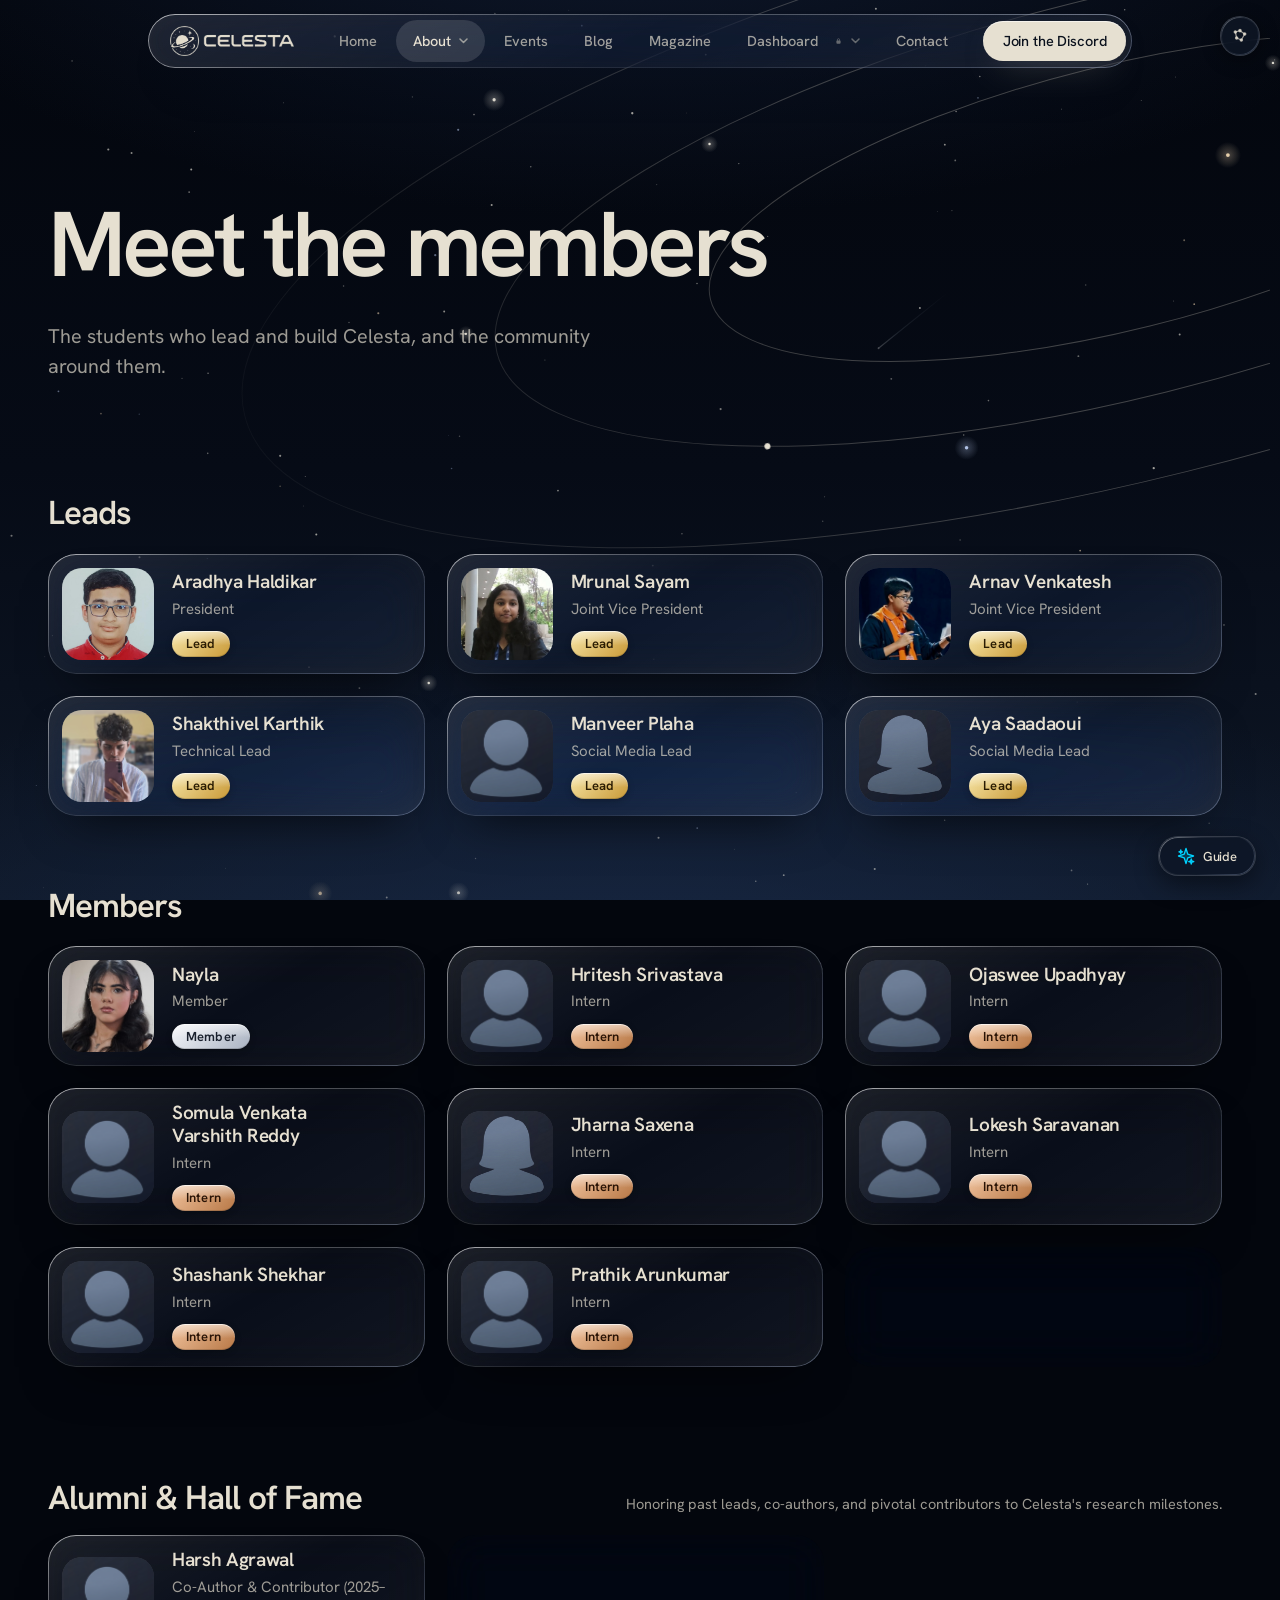
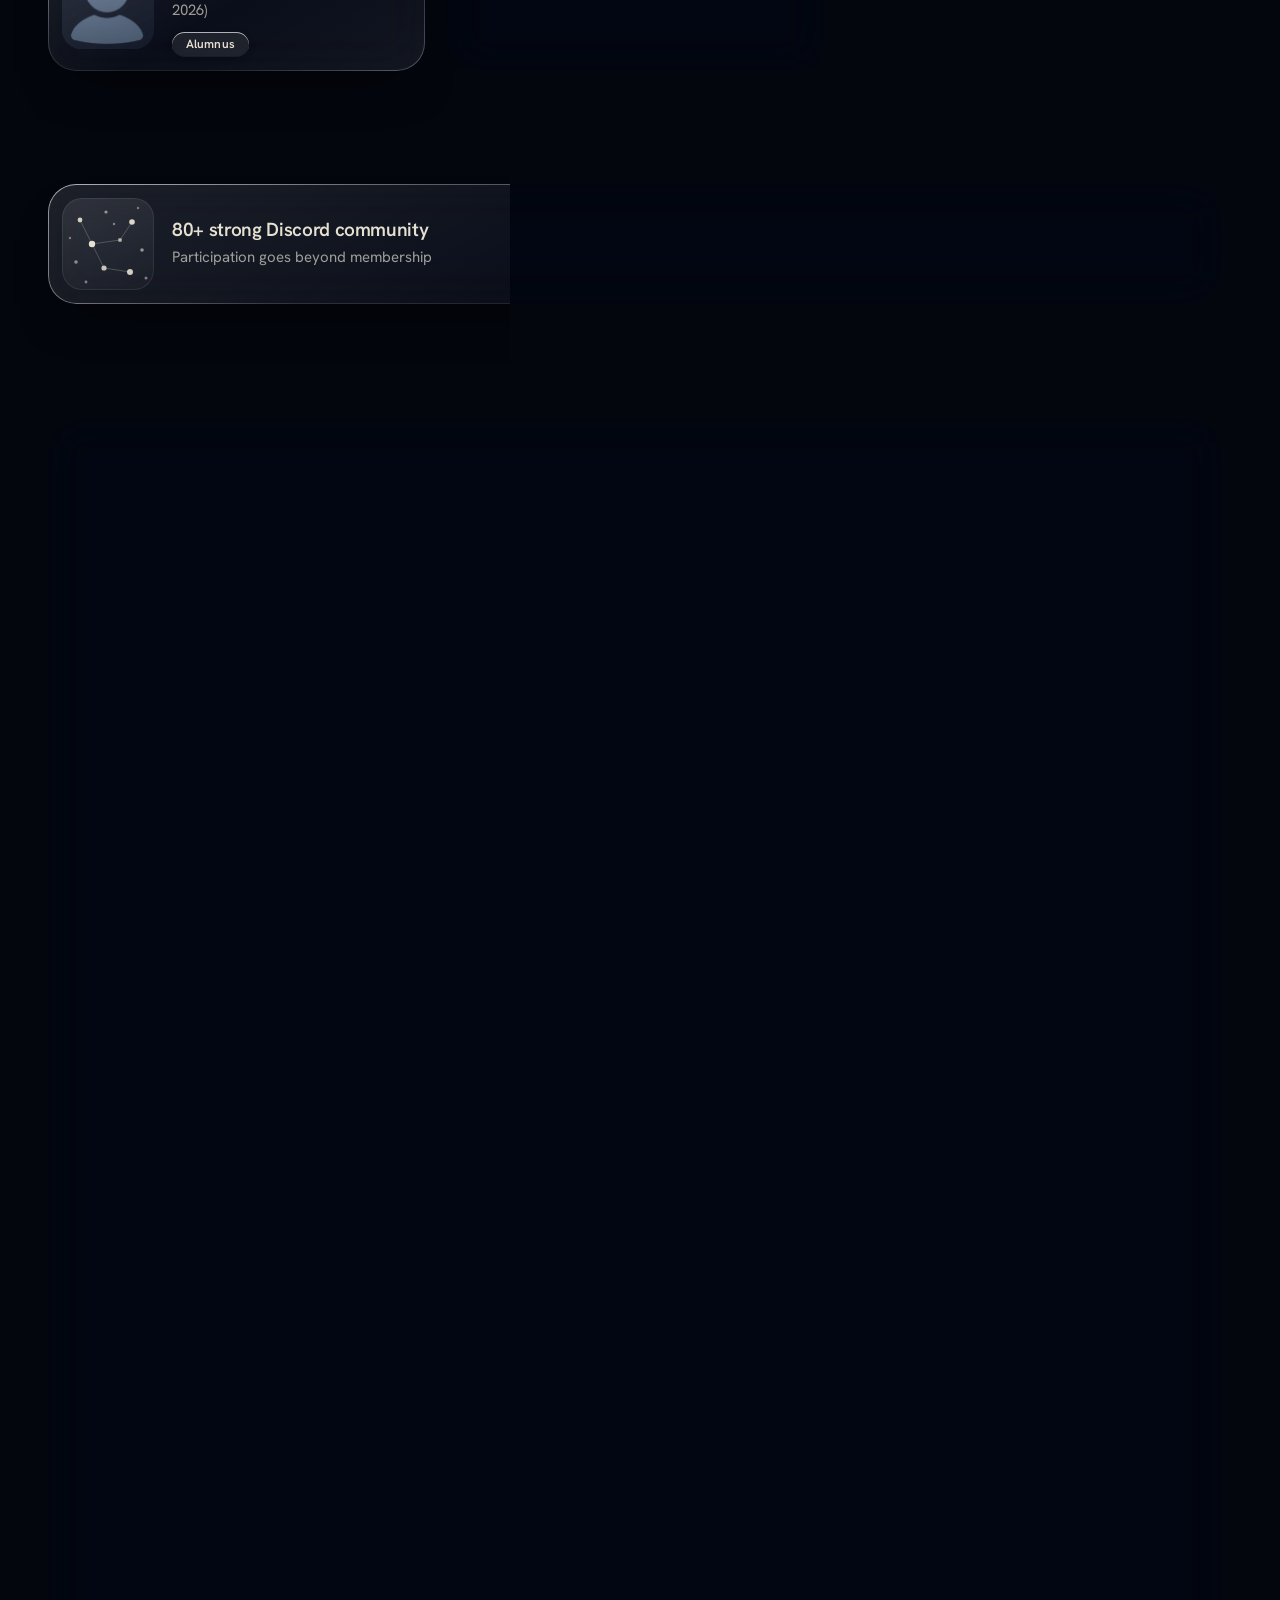
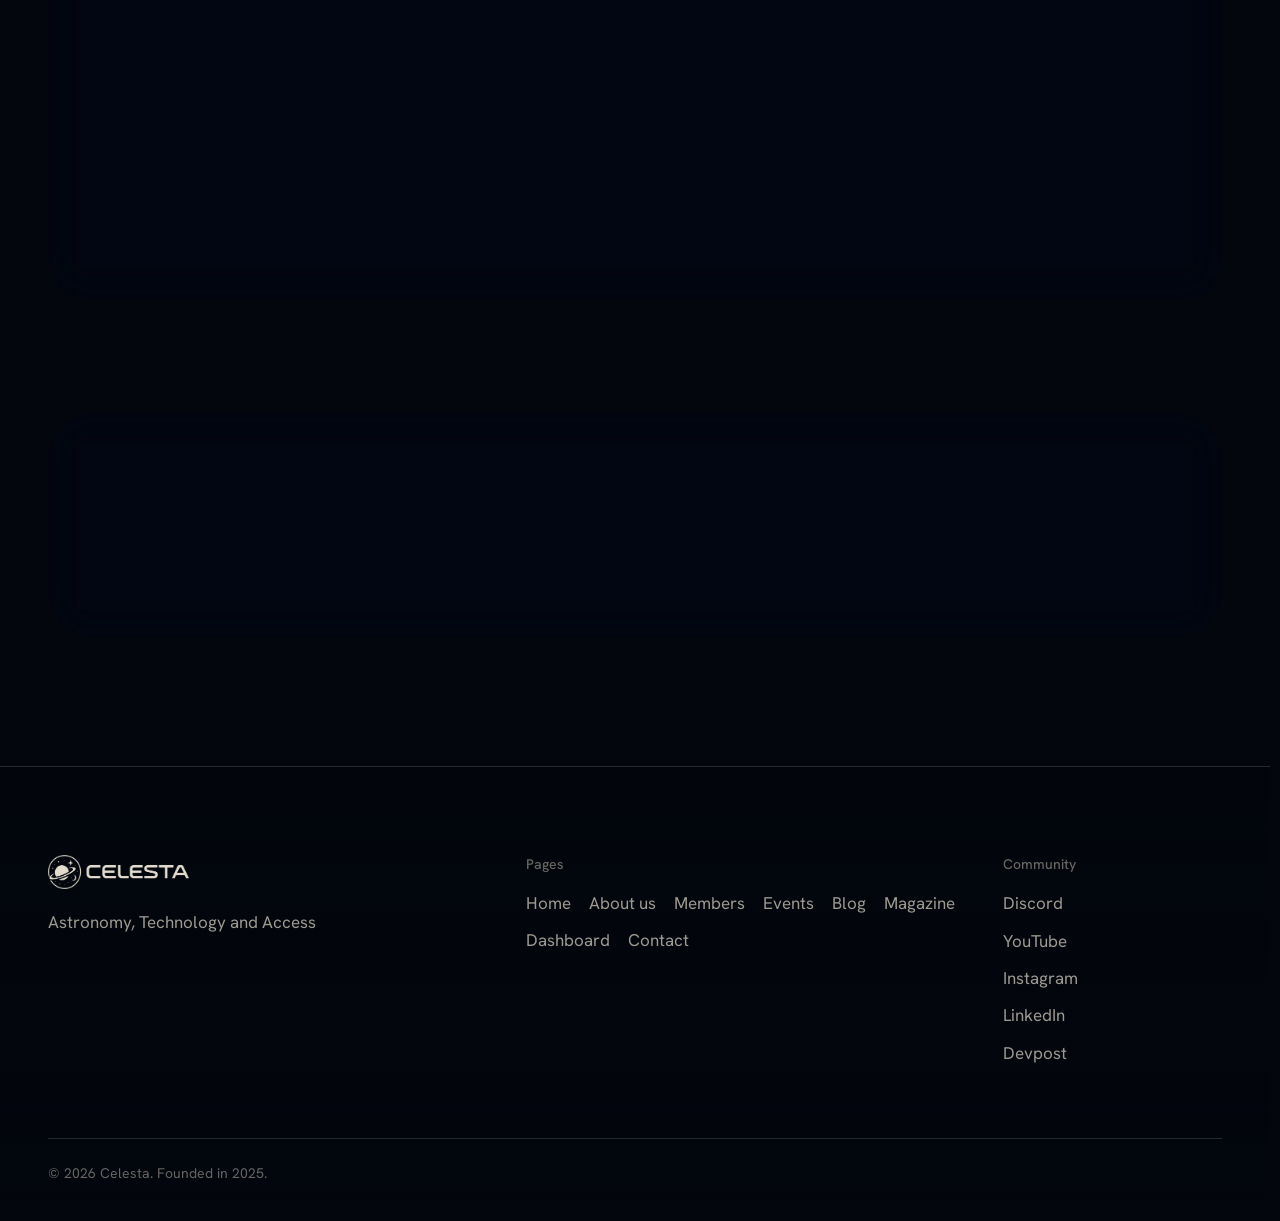
==== commit 0fa6537b: "Members bug fixed" ====
--- a/members.html
+++ b/members.html
@@ -163,18 +163,6 @@
               <p>Analyzing gravitational flyby geometries and trajectory datasets.</p>
             </div>
           </article>
-          <article class="member glass spot" data-modal="member" data-cursor-area>
-            <div class="avatar" data-modal-media><img src="assets/img/members/def2.png" alt="Samritha K"></div>
-            <div class="m-text">
-              <h3 class="m-name"><button class="card-open" type="button" data-modal-title>Samritha K</button></h3>
-              <p class="m-title" data-modal-kind>Member</p>
-              <span class="badge badge--silver">Member</span>
-            </div>
-            <div data-modal-more hidden>
-              <span class="badge badge--silver">Member</span>
-              <p>Facilitating live telescope nights, sky charting, and Stellarium planetarium sessions.</p>
-            </div>
-          </article>
 
           <!-- Interns -->
           <article class="member glass spot" data-modal="member" data-cursor-area>
@@ -299,6 +287,18 @@
               <div data-modal-more hidden>
                 <span class="badge" style="background:rgba(255,255,255,.08); color:var(--cream);">Alumnus (2025–2026)</span>
                 <p style="margin-top:12px;"><strong>Key Contributions:</strong> Contributed to ballistic trajectory sensitivity analysis and co-authored Celesta's research preprint on Jupiter gravity assists published on Zenodo (DOI: 10.5281/zenodo.23809604).</p>
+              </div>
+            </article>
+            <article class="member glass spot" data-modal="member" data-cursor-area>
+              <div class="avatar" data-modal-media><img src="assets/img/members/def2.png" alt="Samritha K"></div>
+              <div class="m-text">
+                <h3 class="m-name"><button class="card-open" type="button" data-modal-title>Samritha K</button></h3>
+                <p class="m-title" data-modal-kind>Ex. Social Media Lead (2025–2026)</p>
+                <span class="badge" style="background:rgba(255,255,255,.08); color:var(--cream); border-color:rgba(255,255,255,.2); font-size:12px;">Alumna</span>
+              </div>
+              <div data-modal-more hidden>
+                <span class="badge" style="background:rgba(255,255,255,.08); color:var(--cream);">Alumna (2025–2026)</span>
+                <p style="margin-top:12px;"><strong>Key Contributions:</strong> Stellarium Guidance, Observational Astronomy, and Celesta Workshop Day 1 speaker.</p>
               </div>
             </article>
           </div>
@@ -393,10 +393,36 @@
 
   <script>
     document.addEventListener("DOMContentLoaded", () => {
+      // Hydrate Alumni Grid
+      const alumniContainer = document.getElementById("alumni-grid");
+      if (alumniContainer && window.CELESTA_DATA && Array.isArray(window.CELESTA_DATA.alumni) && window.CELESTA_DATA.alumni.length) {
+        alumniContainer.innerHTML = window.CELESTA_DATA.alumni.map(a => {
+          const badgeLabel = a.gender === "female" ? "Alumna" : "Alumnus";
+          const avatar = a.avatar || (a.gender === "female" ? "assets/img/members/def2.png" : "assets/img/members/def1.png");
+          const tenureStr = a.tenure ? ` (${a.tenure})` : "";
+          const subtitle = (a.role || "Former Contributor") + tenureStr;
+          return `
+            <article class="member glass spot" data-modal="member" data-cursor-area>
+              <div class="avatar" data-modal-media><img src="${avatar}" alt="${a.name}"></div>
+              <div class="m-text">
+                <h3 class="m-name"><button class="card-open" type="button" data-modal-title="${a.name}">${a.name}</button></h3>
+                <p class="m-title" data-modal-kind="${subtitle}">${subtitle}</p>
+                <span class="badge" style="background:rgba(255,255,255,.08); color:var(--cream); border-color:rgba(255,255,255,.2); font-size:12px;">${badgeLabel}</span>
+              </div>
+              <div data-modal-more hidden>
+                <span class="badge" style="background:rgba(255,255,255,.08); color:var(--cream);">${badgeLabel}${tenureStr}</span>
+                <p style="margin-top:12px;"><strong>Key Contributions:</strong> ${a.contributions || (a.role || "Former Contributor")}</p>
+              </div>
+            </article>
+          `;
+        }).join("");
+      }
+
+      // Hydrate Leaderboard
       const container = document.getElementById("leaderboard-list");
       if (!container || !window.CELESTA_DATA || !Array.isArray(window.CELESTA_DATA.members)) return;
 
-      const members = [...window.CELESTA_DATA.members].sort((a, b) => (b.points || 0) - (a.points || 0));
+      const members = [...window.CELESTA_DATA.members].filter(m => m.active !== false).sort((a, b) => (b.points || 0) - (a.points || 0));
 
       const getTier = (pts) => {
         if (pts >= 300) return { icon: "🌟", name: "Supernova" };
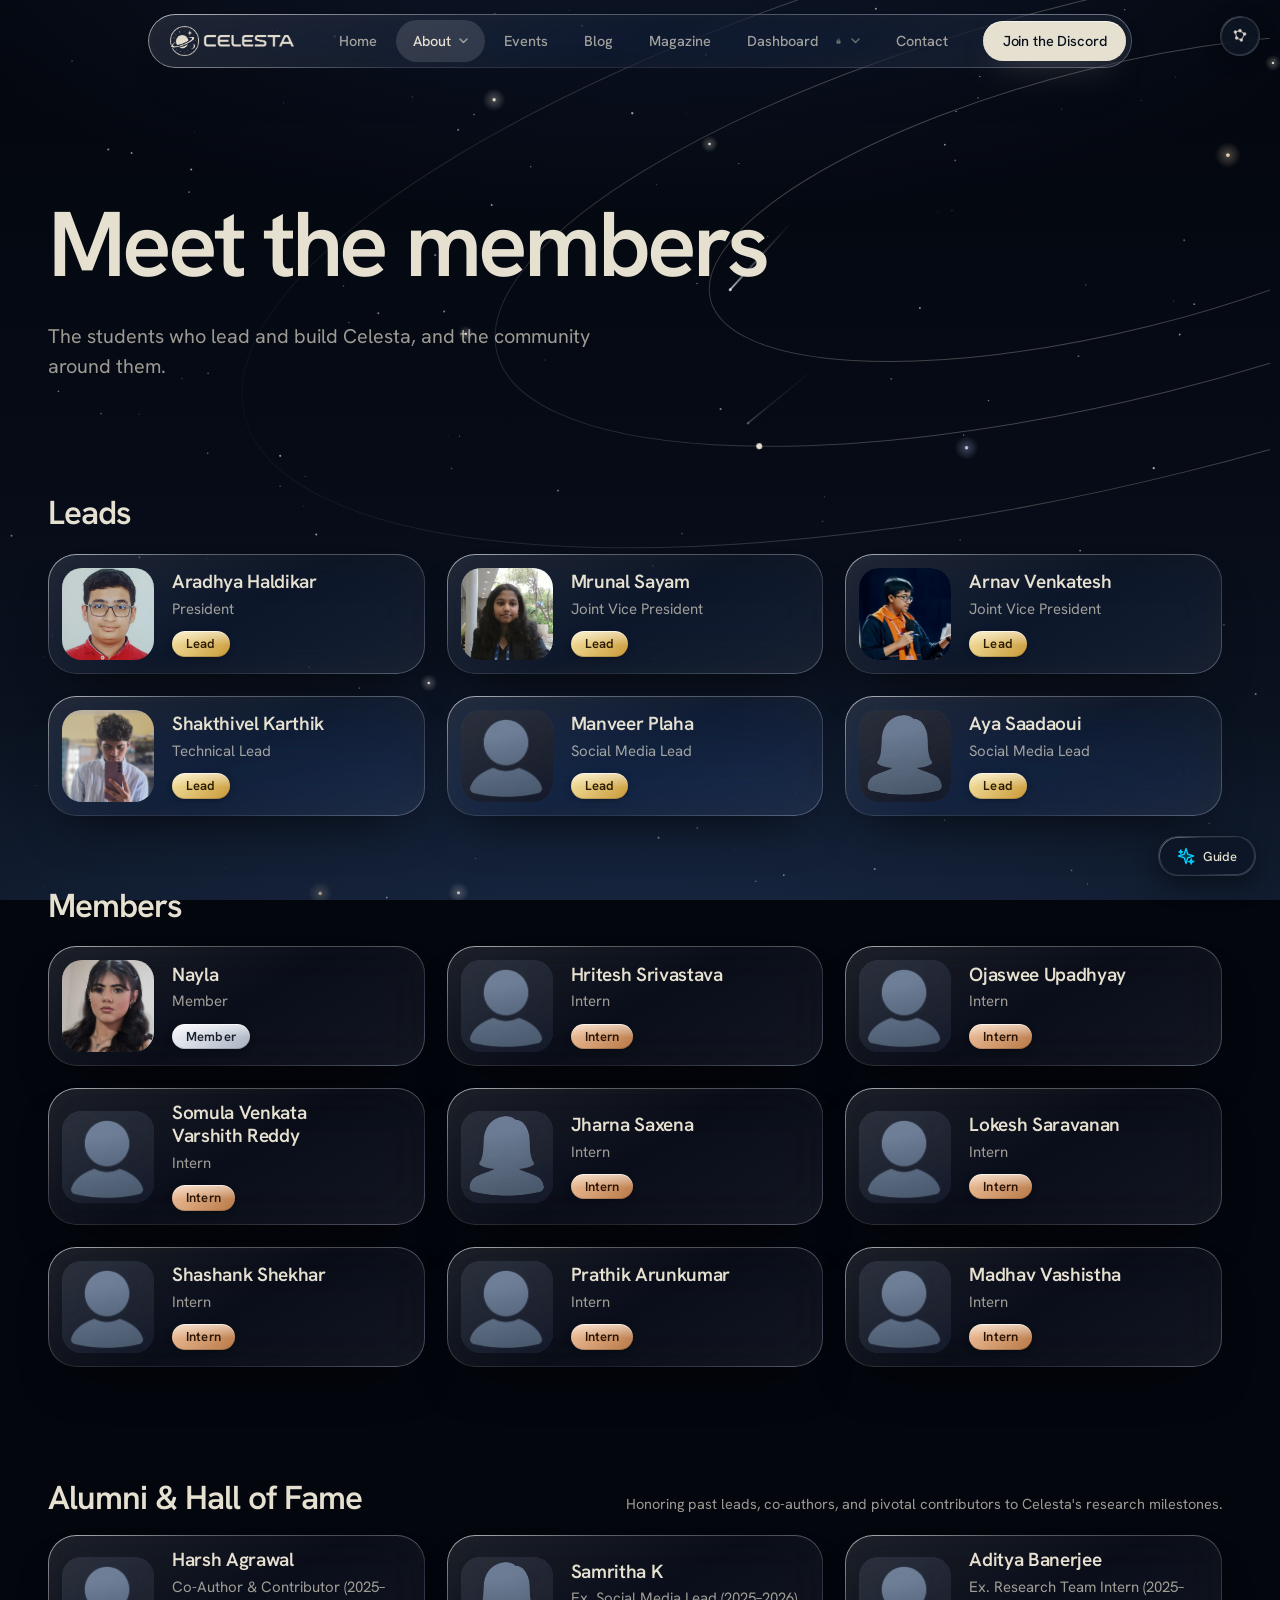
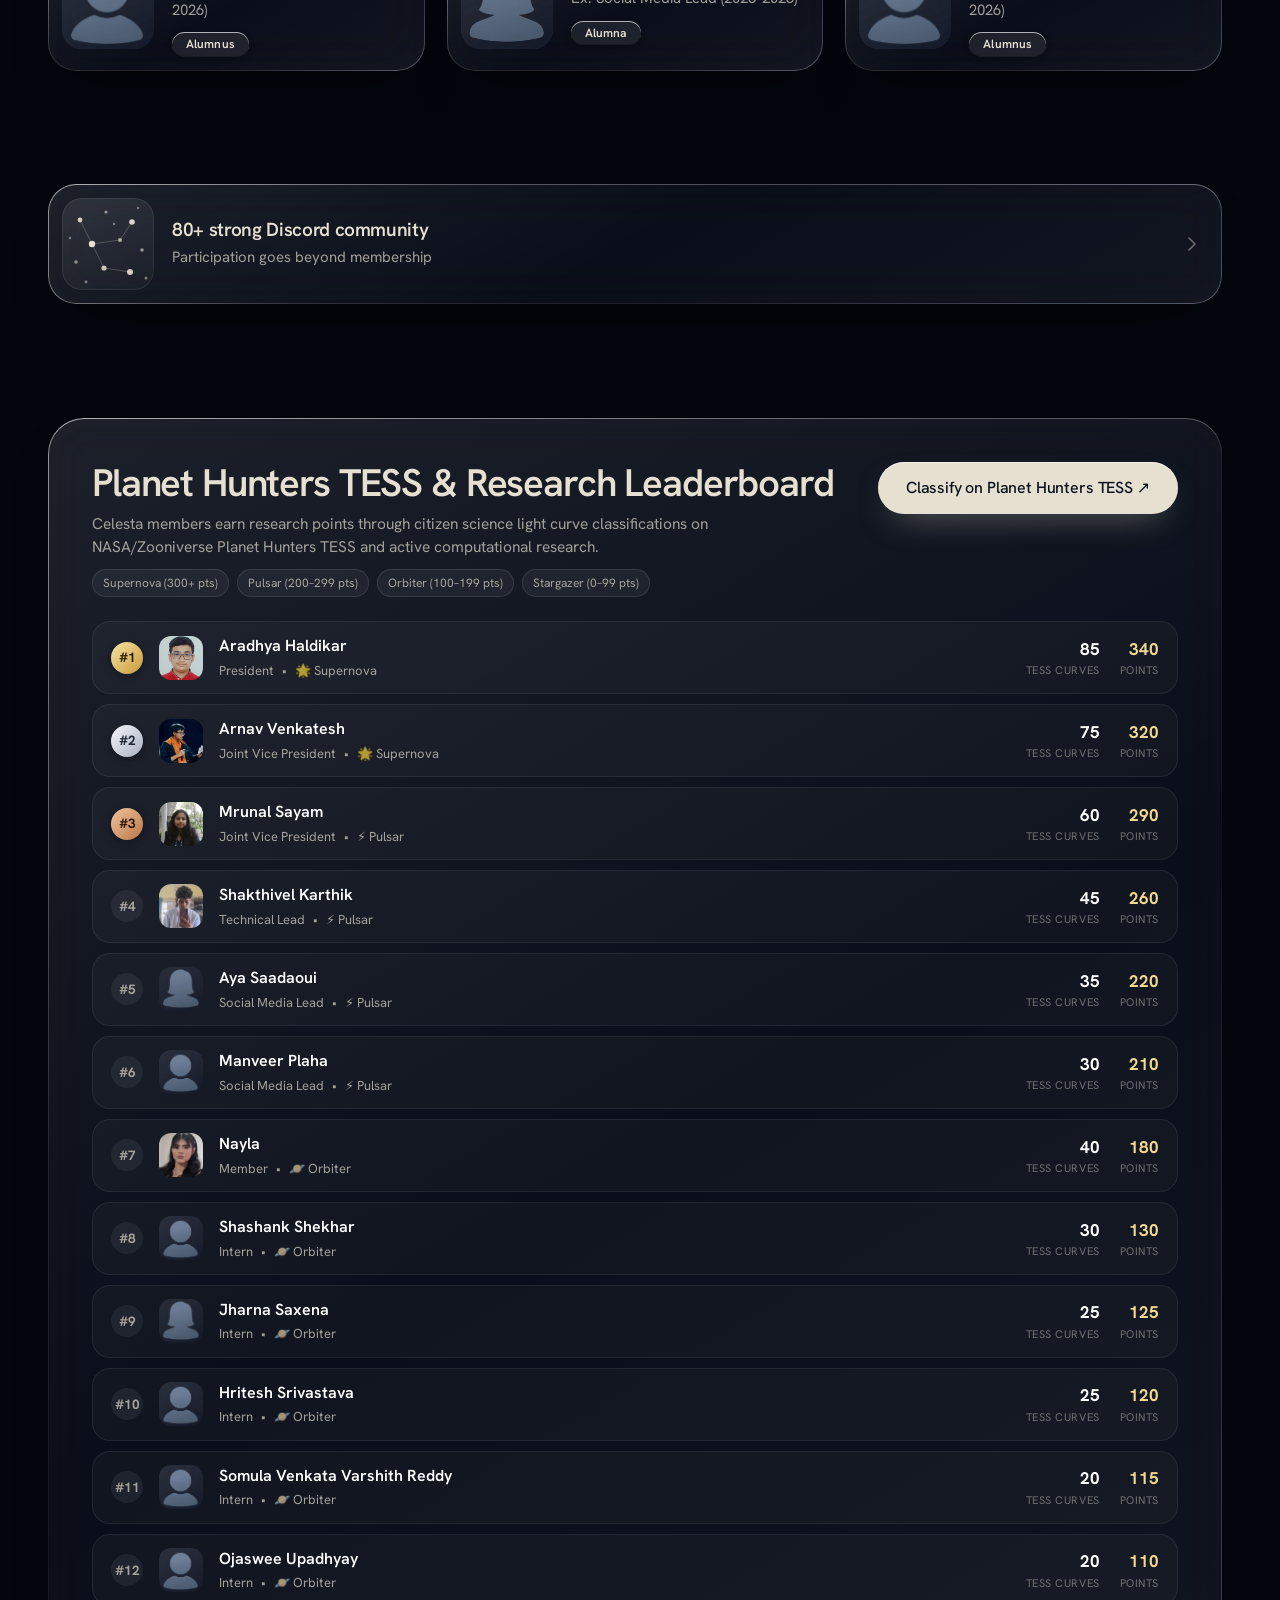
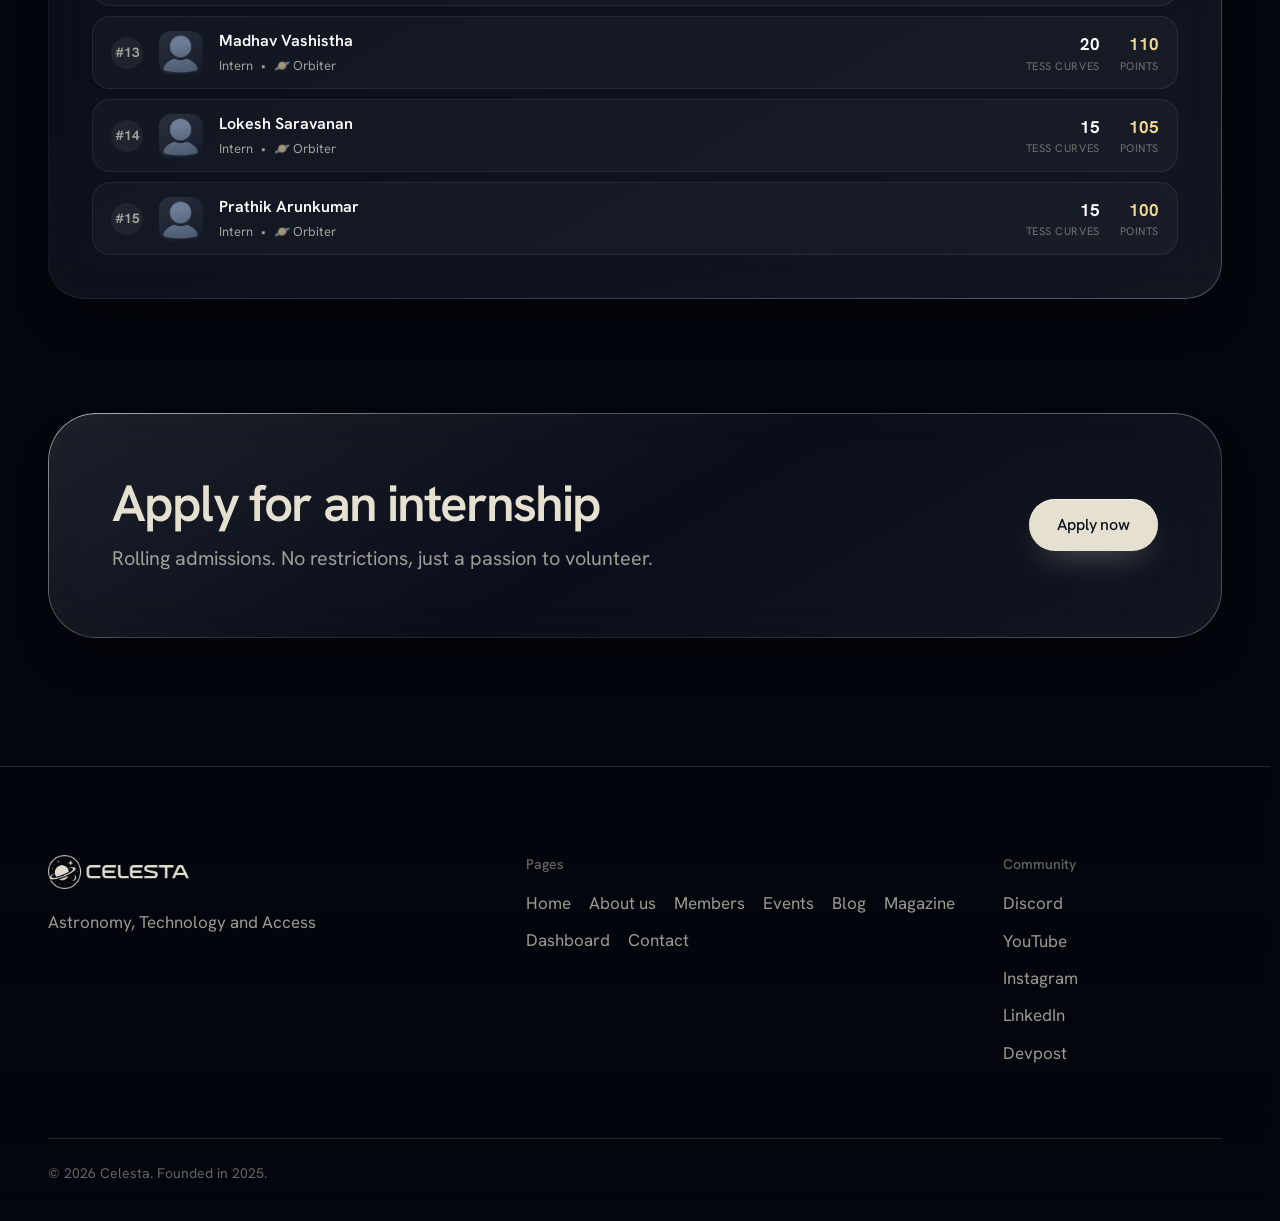
==== commit 1d1680e8: "Dynamic members page" ====
--- a/members.html
+++ b/members.html
@@ -67,200 +67,23 @@
          (and delete aria-hidden="true" on that box).
          Short introduction (optional): add <p>Text</p> inside the [data-modal-more] block, after the badge.
          Badges: badge--gold is for Lead, badge--silver for Member, badge--bronze for Intern. -->
+    <!-- ===== PEOPLE ===================================================== -->
     <section class="listing">
       <div class="wrap">
 
+        <!-- Leads Group -->
         <div class="tier-block">
           <h2 class="tier">Leads</h2>
-          <div class="card-grid card-grid--3">
-          <article class="member glass spot" data-modal="member" data-cursor-area>
-            <div class="avatar" data-modal-media><img src="assets/img/members/aradhya.jpeg" alt="Aradhya Haldikar"></div>
-            <div class="m-text">
-              <h3 class="m-name"><button class="card-open" type="button" data-modal-title>Aradhya Haldikar</button></h3>
-              <p class="m-title" data-modal-kind>President</p>
-              <span class="badge badge--gold">Lead</span>
-            </div>
-            <div data-modal-more hidden>
-              <span class="badge badge--gold">Lead</span>
-              <p>Leading research in deterministic N-body orbital simulations and ballistic flyby sensitivity.</p>
-            </div>
-          </article>
-          <article class="member glass spot" data-modal="member" data-cursor-area>
-            <div class="avatar" data-modal-media><img src="assets/img/members/mrunal.jpeg" alt="Mrunal Sayam"></div>
-            <div class="m-text">
-              <h3 class="m-name"><button class="card-open" type="button" data-modal-title>Mrunal Sayam</button></h3>
-              <p class="m-title" data-modal-kind>Joint Vice President</p>
-              <span class="badge badge--gold">Lead</span>
-            </div>
-            <div data-modal-more hidden>
-              <span class="badge badge--gold">Lead</span>
-              <p>Directing club initiatives, large-scale hackathons, and nationwide student outreach.</p>
-            </div>
-          </article>
-          <article class="member glass spot" data-modal="member" data-cursor-area>
-            <div class="avatar" data-modal-media><img src="assets/img/members/arnav.jpeg" alt="Arnav Venkatesh"></div>
-            <div class="m-text">
-              <h3 class="m-name"><button class="card-open" type="button" data-modal-title>Arnav Venkatesh</button></h3>
-              <p class="m-title" data-modal-kind>Joint Vice President</p>
-              <span class="badge badge--gold">Lead</span>
-            </div>
-            <div data-modal-more hidden>
-              <span class="badge badge--gold">Lead</span>
-              <p>Specializing in computational astrodynamics, trajectory sensitivity models, and research publications.</p>
-            </div>
-          </article>
-          <article class="member glass spot" data-modal="member" data-cursor-area>
-            <div class="avatar" data-modal-media><img src="assets/img/members/shakthivel.jpeg" alt="Shakthivel Karthik"></div>
-            <div class="m-text">
-              <h3 class="m-name"><button class="card-open" type="button" data-modal-title>Shakthivel Karthik</button></h3>
-              <p class="m-title" data-modal-kind>Technical Lead</p>
-              <span class="badge badge--gold">Lead</span>
-            </div>
-            <div data-modal-more hidden>
-              <span class="badge badge--gold">Lead</span>
-              <p>Architecting Celesta's technical platforms, astronomy conversational engines, and web infrastructure.</p>
-            </div>
-          </article>
-          <article class="member glass spot" data-modal="member" data-cursor-area>
-            <div class="avatar" data-modal-media><img src="assets/img/members/def1.png" alt="Manveer Plaha"></div>
-            <div class="m-text">
-              <h3 class="m-name"><button class="card-open" type="button" data-modal-title>Manveer Plaha</button></h3>
-              <p class="m-title" data-modal-kind>Social Media Lead</p>
-              <span class="badge badge--gold">Lead</span>
-            </div>
-            <div data-modal-more hidden>
-              <span class="badge badge--gold">Lead</span>
-              <p>Broadcasting astronomy insights and managing Celesta's public outreach initiatives.</p>
-            </div>
-          </article>
-          <article class="member glass spot" data-modal="member" data-cursor-area>
-            <div class="avatar" data-modal-media><img src="assets/img/members/def2.png" alt="Aya Saadaoui"></div>
-            <div class="m-text">
-              <h3 class="m-name"><button class="card-open" type="button" data-modal-title>Aya Saadaoui</button></h3>
-              <p class="m-title" data-modal-kind>Social Media Lead</p>
-              <span class="badge badge--gold">Lead</span>
-            </div>
-            <div data-modal-more hidden>
-              <span class="badge badge--gold">Lead</span>
-              <p>Connecting international astronomy enthusiasts and producing creative visual science content.</p>
-            </div>
-          </article>
-          </div>
-        </div>
-
+          <div class="card-grid card-grid--3" id="leads-grid">
+            <!-- Dynamically populated from CELESTA_DATA.members (tier === 'lead') -->
+          </div>
+        </div>
+
+        <!-- Members & Interns Group -->
         <div class="tier-block">
           <h2 class="tier">Members</h2>
-          <div class="card-grid card-grid--3">
-          <article class="member glass spot" data-modal="member" data-cursor-area>
-            <div class="avatar" data-modal-media><img src="assets/img/members/nayla.jpeg" alt="Nayla"></div>
-            <div class="m-text">
-              <h3 class="m-name"><button class="card-open" type="button" data-modal-title>Nayla</button></h3>
-              <p class="m-title" data-modal-kind>Member</p>
-              <span class="badge badge--silver">Member</span>
-            </div>
-            <div data-modal-more hidden>
-              <span class="badge badge--silver">Member</span>
-              <p>Analyzing gravitational flyby geometries and trajectory datasets.</p>
-            </div>
-          </article>
-
-          <!-- Interns -->
-          <article class="member glass spot" data-modal="member" data-cursor-area>
-            <div class="avatar" data-modal-media><img src="assets/img/members/def1.png" alt="Hritesh Srivastava"></div>
-            <div class="m-text">
-              <h3 class="m-name"><button class="card-open" type="button" data-modal-title>Hritesh Srivastava</button></h3>
-              <p class="m-title" data-modal-kind>Intern</p>
-              <span class="badge badge--bronze">Intern</span>
-            </div>
-            <div data-modal-more hidden>
-              <span class="badge badge--bronze">Intern</span>
-              <p>Assisting on astrodynamic data pipelines and simulation test suites.</p>
-            </div>
-          </article>
-          <article class="member glass spot" data-modal="member" data-cursor-area>
-            <div class="avatar" data-modal-media><img src="assets/img/members/def1.png" alt="Ojaswee Upadhyay"></div>
-            <div class="m-text">
-              <h3 class="m-name"><button class="card-open" type="button" data-modal-title>Ojaswee Upadhyay</button></h3>
-              <p class="m-title" data-modal-kind>Intern</p>
-              <span class="badge badge--bronze">Intern</span>
-            </div>
-            <div data-modal-more hidden>
-              <span class="badge badge--bronze">Intern</span>
-              <p>Studying transit light curves and participating in candidate exoplanet filtering.</p>
-            </div>
-          </article>
-          <article class="member glass spot" data-modal="member" data-cursor-area>
-            <div class="avatar" data-modal-media><img src="assets/img/members/def1.png" alt="Somula Venkata Varshith Reddy"></div>
-            <div class="m-text">
-              <h3 class="m-name"><button class="card-open" type="button" data-modal-title>Somula Venkata Varshith Reddy</button></h3>
-              <p class="m-title" data-modal-kind>Intern</p>
-              <span class="badge badge--bronze">Intern</span>
-            </div>
-            <div data-modal-more hidden>
-              <span class="badge badge--bronze">Intern</span>
-              <p>Developing technical documentation and participating in club research initiatives.</p>
-            </div>
-          </article>
-          <article class="member glass spot" data-modal="member" data-cursor-area>
-            <div class="avatar" data-modal-media><img src="assets/img/members/def2.png" alt="Jharna Saxena"></div>
-            <div class="m-text">
-              <h3 class="m-name"><button class="card-open" type="button" data-modal-title>Jharna Saxena</button></h3>
-              <p class="m-title" data-modal-kind>Intern</p>
-              <span class="badge badge--bronze">Intern</span>
-            </div>
-            <div data-modal-more hidden>
-              <span class="badge badge--bronze">Intern</span>
-              <p>Processing deep-sky astro-imagery and night sky observational logs.</p>
-            </div>
-          </article>
-          <article class="member glass spot" data-modal="member" data-cursor-area>
-            <div class="avatar" data-modal-media><img src="assets/img/members/def1.png" alt="Lokesh Saravanan"></div>
-            <div class="m-text">
-              <h3 class="m-name"><button class="card-open" type="button" data-modal-title>Lokesh Saravanan</button></h3>
-              <p class="m-title" data-modal-kind>Intern</p>
-              <span class="badge badge--bronze">Intern</span>
-            </div>
-            <div data-modal-more hidden>
-              <span class="badge badge--bronze">Intern</span>
-              <p>Engineering Python scripts and tools for orbit visualization.</p>
-            </div>
-          </article>
-          <article class="member glass spot" data-modal="member" data-cursor-area>
-            <div class="avatar" data-modal-media><img src="assets/img/members/def1.png" alt="Shashank Shekhar"></div>
-            <div class="m-text">
-              <h3 class="m-name"><button class="card-open" type="button" data-modal-title>Shashank Shekhar</button></h3>
-              <p class="m-title" data-modal-kind>Intern</p>
-              <span class="badge badge--bronze">Intern</span>
-            </div>
-            <div data-modal-more hidden>
-              <span class="badge badge--bronze">Intern</span>
-              <p>Applying machine learning algorithms to photometric time-series exoplanet data.</p>
-            </div>
-          </article>
-          <article class="member glass spot" data-modal="member" data-cursor-area>
-            <div class="avatar" data-modal-media><img src="assets/img/members/def1.png" alt="Prathik Arunkumar"></div>
-            <div class="m-text">
-              <h3 class="m-name"><button class="card-open" type="button" data-modal-title>Prathik Arunkumar</button></h3>
-              <p class="m-title" data-modal-kind>Intern</p>
-              <span class="badge badge--bronze">Intern</span>
-            </div>
-            <div data-modal-more hidden>
-              <span class="badge badge--bronze">Intern</span>
-              <p>Cross-validating simulated planetary ephemerides and research benchmarks.</p>
-            </div>
-          </article>
-          <article class="member glass spot" data-modal="member" data-cursor-area>
-            <div class="avatar" data-modal-media><img src="assets/img/members/def1.png" alt="Madhav Vashistha"></div>
-            <div class="m-text">
-              <h3 class="m-name"><button class="card-open" type="button" data-modal-title>Madhav Vashistha</button></h3>
-              <p class="m-title" data-modal-kind>Intern</p>
-              <span class="badge badge--bronze">Intern</span>
-            </div>
-            <div data-modal-more hidden>
-              <span class="badge badge--bronze">Intern</span>
-              <p>Testing celestial dynamics algorithms and compiling observational archives.</p>
-            </div>
-          </article>
+          <div class="card-grid card-grid--3" id="members-grid">
+            <!-- Dynamically populated from CELESTA_DATA.members (tier !== 'lead') -->
           </div>
         </div>
 
@@ -277,30 +100,7 @@
             <p style="color:var(--cream-dim); font-size:14.5px; margin:0;">Honoring past leads, co-authors, and pivotal contributors to Celesta's research milestones.</p>
           </div>
           <div class="card-grid card-grid--3" id="alumni-grid">
-            <article class="member glass spot" data-modal="member" data-cursor-area>
-              <div class="avatar" data-modal-media><img src="assets/img/members/def1.png" alt="Harsh Agrawal"></div>
-              <div class="m-text">
-                <h3 class="m-name"><button class="card-open" type="button" data-modal-title>Harsh Agrawal</button></h3>
-                <p class="m-title" data-modal-kind>Co-Author & Contributor (2025–2026)</p>
-                <span class="badge" style="background:rgba(255,255,255,.08); color:var(--cream); border-color:rgba(255,255,255,.2); font-size:12px;">Alumnus</span>
-              </div>
-              <div data-modal-more hidden>
-                <span class="badge" style="background:rgba(255,255,255,.08); color:var(--cream);">Alumnus (2025–2026)</span>
-                <p style="margin-top:12px;"><strong>Key Contributions:</strong> Contributed to ballistic trajectory sensitivity analysis and co-authored Celesta's research preprint on Jupiter gravity assists published on Zenodo (DOI: 10.5281/zenodo.23809604).</p>
-              </div>
-            </article>
-            <article class="member glass spot" data-modal="member" data-cursor-area>
-              <div class="avatar" data-modal-media><img src="assets/img/members/def2.png" alt="Samritha K"></div>
-              <div class="m-text">
-                <h3 class="m-name"><button class="card-open" type="button" data-modal-title>Samritha K</button></h3>
-                <p class="m-title" data-modal-kind>Ex. Social Media Lead (2025–2026)</p>
-                <span class="badge" style="background:rgba(255,255,255,.08); color:var(--cream); border-color:rgba(255,255,255,.2); font-size:12px;">Alumna</span>
-              </div>
-              <div data-modal-more hidden>
-                <span class="badge" style="background:rgba(255,255,255,.08); color:var(--cream);">Alumna (2025–2026)</span>
-                <p style="margin-top:12px;"><strong>Key Contributions:</strong> Stellarium Guidance, Observational Astronomy, and Celesta Workshop Day 1 speaker.</p>
-              </div>
-            </article>
+            <!-- Dynamically populated from CELESTA_DATA.alumni -->
           </div>
         </div>
       </div>
@@ -393,10 +193,78 @@
 
   <script>
     document.addEventListener("DOMContentLoaded", () => {
-      // Hydrate Alumni Grid
+      // Data source: window.CELESTA_DATA, with localStorage sync if modified in Admin panel
+      let data = window.CELESTA_DATA;
+      try {
+        const local = localStorage.getItem("celesta_club_data");
+        if (local) {
+          const parsed = JSON.parse(local);
+          if (parsed && Array.isArray(parsed.members)) {
+            data = parsed;
+          }
+        }
+      } catch (e) {}
+
+      if (!data) return;
+
+      const members = Array.isArray(data.members) ? data.members : [];
+      const alumni = Array.isArray(data.alumni) ? data.alumni : [];
+
+      // 1. Leads Grid
+      const leadsContainer = document.getElementById("leads-grid");
+      if (leadsContainer) {
+        const leads = members.filter(m => m.tier === "lead" && m.active !== false);
+        leadsContainer.innerHTML = leads.map(m => {
+          const avatar = m.avatar || (m.gender === "female" ? "assets/img/members/def2.png" : "assets/img/members/def1.png");
+          const bio = m.bio || `${m.role} in Celesta, active since ${m.joinYear || 2025}.`;
+          return `
+            <article class="member glass spot" data-modal="member" data-cursor-area>
+              <div class="avatar" data-modal-media><img src="${avatar}" alt="${m.name}"></div>
+              <div class="m-text">
+                <h3 class="m-name"><button class="card-open" type="button" data-modal-title="${m.name}">${m.name}</button></h3>
+                <p class="m-title" data-modal-kind="${m.role}">${m.role}</p>
+                <span class="badge badge--gold">Lead</span>
+              </div>
+              <div data-modal-more hidden>
+                <span class="badge badge--gold">Lead</span>
+                <p>${bio}</p>
+              </div>
+            </article>
+          `;
+        }).join("");
+      }
+
+      // 2. Members & Interns Grid
+      const membersContainer = document.getElementById("members-grid");
+      if (membersContainer) {
+        const regulars = members.filter(m => m.tier !== "lead" && m.active !== false);
+        membersContainer.innerHTML = regulars.map(m => {
+          const avatar = m.avatar || (m.gender === "female" ? "assets/img/members/def2.png" : "assets/img/members/def1.png");
+          const tier = m.tier || "member";
+          const badgeClass = tier === "member" ? "silver" : "bronze";
+          const badgeLabel = tier === "member" ? "Member" : "Intern";
+          const bio = m.bio || `${m.role} in Celesta, active since ${m.joinYear || 2025}.`;
+          return `
+            <article class="member glass spot" data-modal="member" data-cursor-area>
+              <div class="avatar" data-modal-media><img src="${avatar}" alt="${m.name}"></div>
+              <div class="m-text">
+                <h3 class="m-name"><button class="card-open" type="button" data-modal-title="${m.name}">${m.name}</button></h3>
+                <p class="m-title" data-modal-kind="${m.role}">${m.role}</p>
+                <span class="badge badge--${badgeClass}">${badgeLabel}</span>
+              </div>
+              <div data-modal-more hidden>
+                <span class="badge badge--${badgeClass}">${badgeLabel}</span>
+                <p>${bio}</p>
+              </div>
+            </article>
+          `;
+        }).join("");
+      }
+
+      // 3. Alumni Grid
       const alumniContainer = document.getElementById("alumni-grid");
-      if (alumniContainer && window.CELESTA_DATA && Array.isArray(window.CELESTA_DATA.alumni) && window.CELESTA_DATA.alumni.length) {
-        alumniContainer.innerHTML = window.CELESTA_DATA.alumni.map(a => {
+      if (alumniContainer) {
+        alumniContainer.innerHTML = alumni.map(a => {
           const badgeLabel = a.gender === "female" ? "Alumna" : "Alumnus";
           const avatar = a.avatar || (a.gender === "female" ? "assets/img/members/def2.png" : "assets/img/members/def1.png");
           const tenureStr = a.tenure ? ` (${a.tenure})` : "";
@@ -418,11 +286,11 @@
         }).join("");
       }
 
-      // Hydrate Leaderboard
+      // 4. Hydrate Leaderboard
       const container = document.getElementById("leaderboard-list");
-      if (!container || !window.CELESTA_DATA || !Array.isArray(window.CELESTA_DATA.members)) return;
-
-      const members = [...window.CELESTA_DATA.members].filter(m => m.active !== false).sort((a, b) => (b.points || 0) - (a.points || 0));
+      if (!container) return;
+
+      const sorted = [...members].filter(m => m.active !== false).sort((a, b) => (b.points || 0) - (a.points || 0));
 
       const getTier = (pts) => {
         if (pts >= 300) return { icon: "🌟", name: "Supernova" };
@@ -431,7 +299,7 @@
         return { icon: "🔭", name: "Stargazer" };
       };
 
-      container.innerHTML = members.map((m, idx) => {
+      container.innerHTML = sorted.map((m, idx) => {
         const rank = idx + 1;
         const rankClass = rank === 1 ? "lb-rank lb-rank--1" : (rank === 2 ? "lb-rank lb-rank--2" : (rank === 3 ? "lb-rank lb-rank--3" : "lb-rank"));
         const tier = getTier(m.points || 0);
